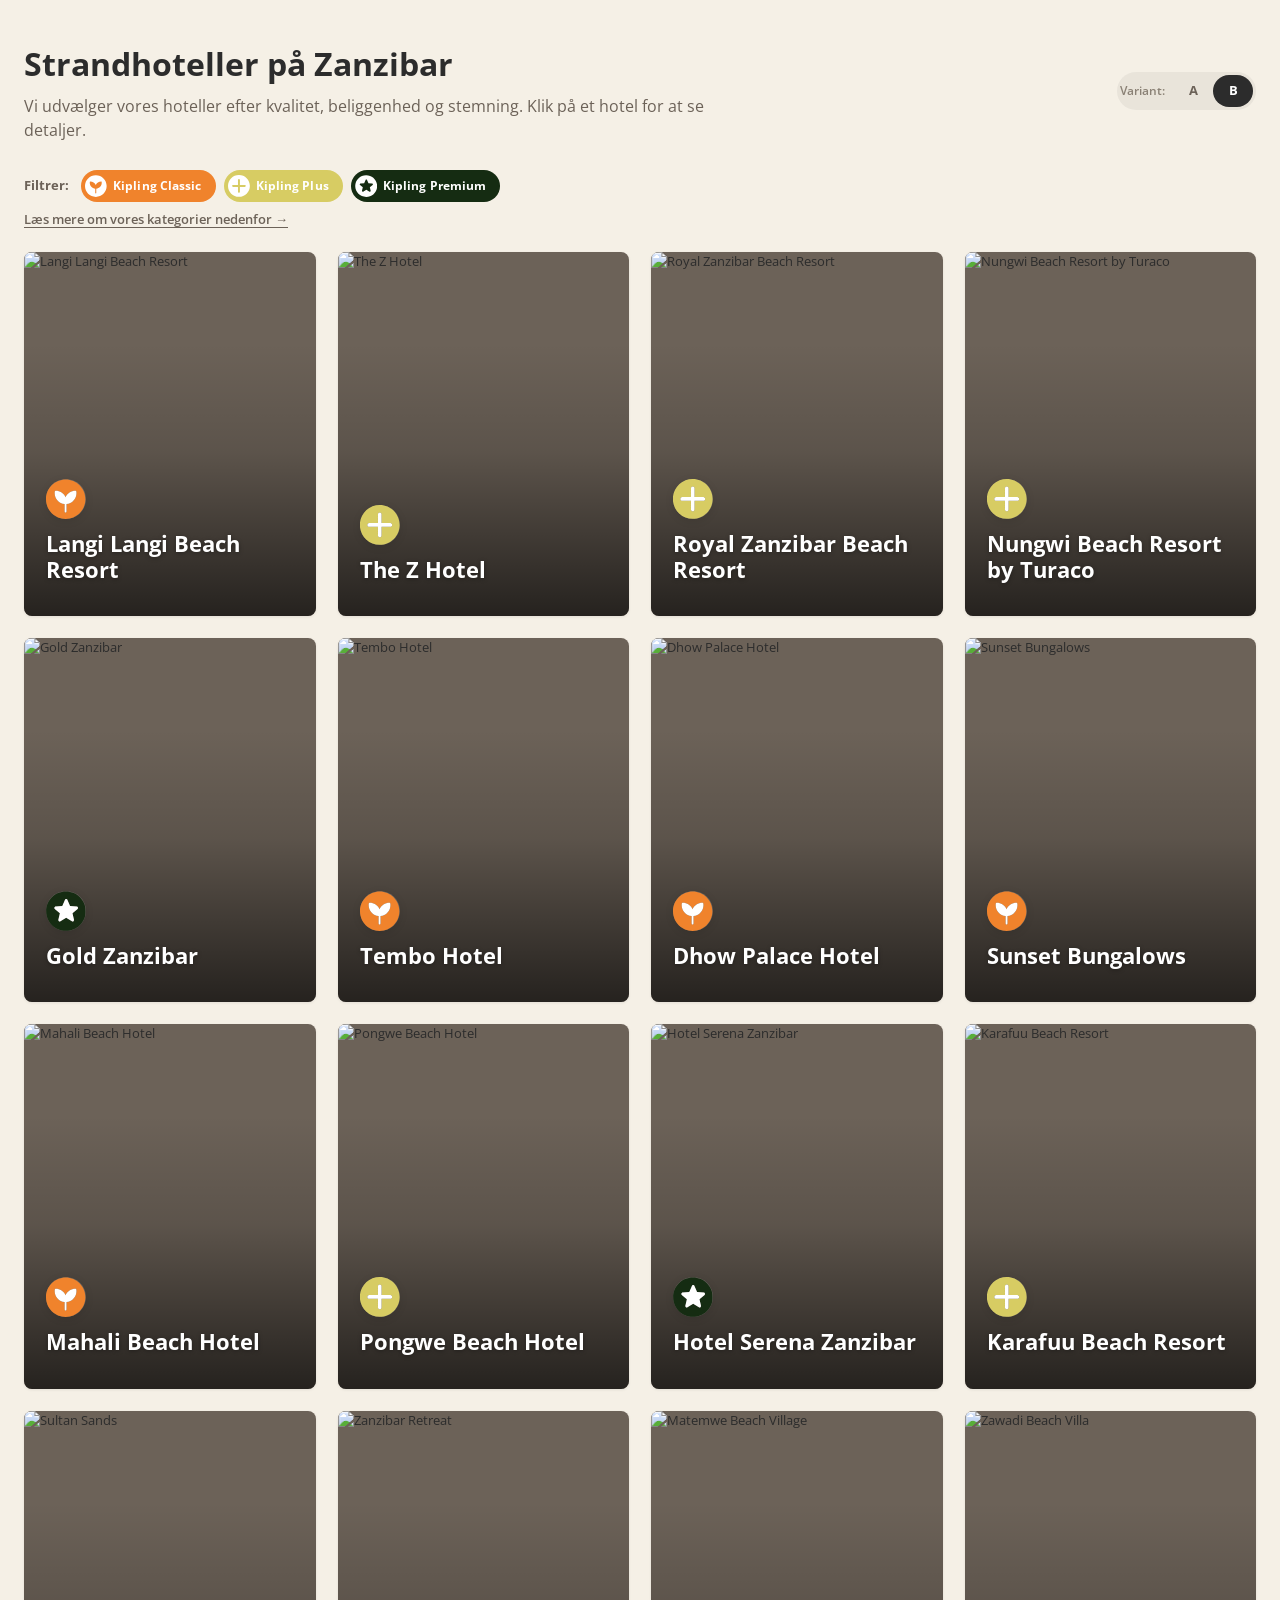
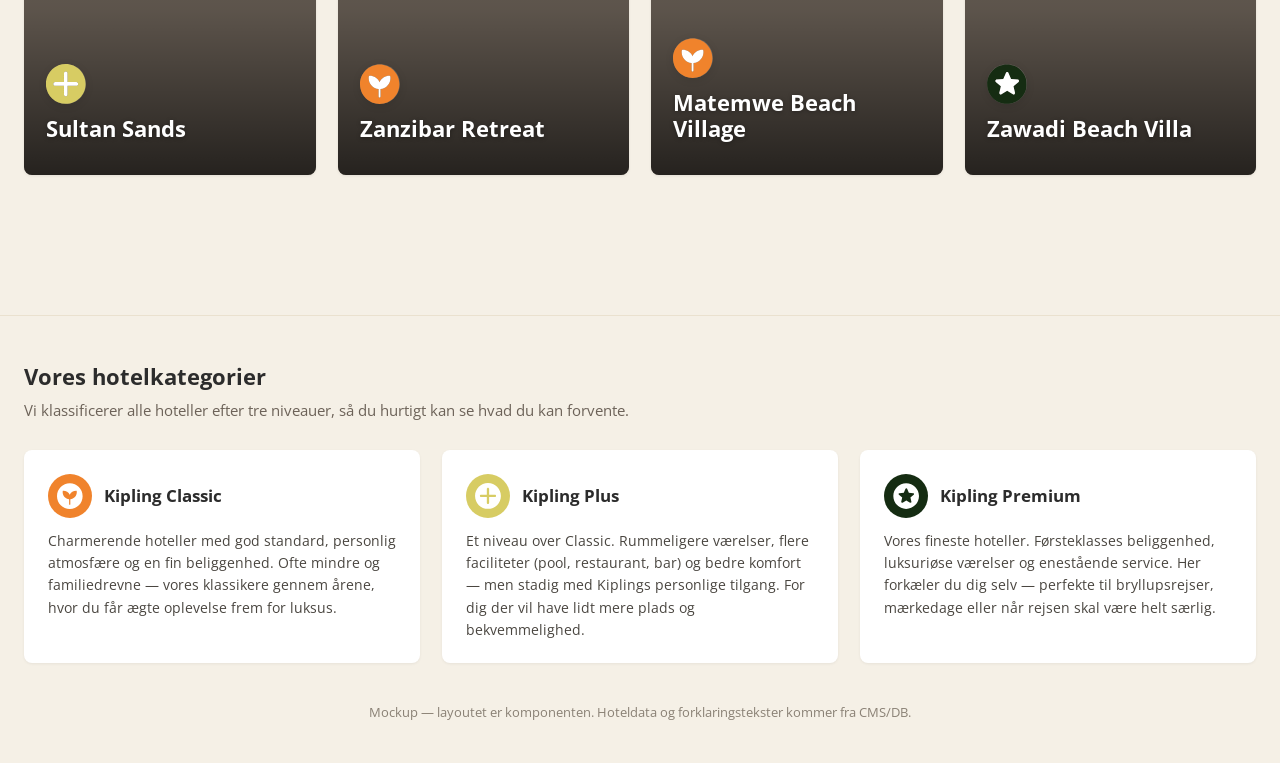
==== hoteloversigt-mockup-b.html @ 17af9564 "Hotel-kort badge: brug ny sprite med indbygget farve+ikon, padding rundt om ved hover" ====
<!DOCTYPE html>
<html lang="da">
<head>
  <meta charset="UTF-8">
  <meta name="viewport" content="width=device-width, initial-scale=1.0">
  <meta http-equiv="Cache-Control" content="no-cache, no-store, must-revalidate">
  <meta http-equiv="Pragma" content="no-cache">
  <meta http-equiv="Expires" content="0">
  <title>Hoteloversigt — mockup (variant B)</title>
  <style>
    @import url('https://fonts.googleapis.com/css2?family=Open+Sans:wght@400;500;600;700;800&display=swap');

    * { box-sizing: border-box; }
    html { scroll-behavior: smooth; }
    body {
      margin: 0;
      font-family: 'Open Sans', -apple-system, BlinkMacSystemFont, sans-serif;
      background: #f5f0e6;
      color: #2c2c2c;
      line-height: 1.5;
      -webkit-font-smoothing: antialiased;
    }
    body.modal-open { overflow: hidden; }

    /* Læs mere-link under filter-pillerne */
    .filter-hint {
      margin: 4px 0 4px;
      font-size: 13px;
      color: #6c6258;
    }
    .filter-hint a {
      color: #6c6258;
      font-weight: 600;
      text-decoration: underline;
      text-underline-offset: 3px;
      transition: color 0.15s ease;
    }
    .filter-hint a:hover { color: #FF9900; }

    .cat-explainer { scroll-margin-top: 20px; }

    .container {
      max-width: 1280px;
      margin: 0 auto;
      padding: 40px 24px 80px;
    }

    /* Header */
    .hotel-header {
      display: flex;
      align-items: center;
      justify-content: space-between;
      gap: 20px;
      flex-wrap: wrap;
      margin-bottom: 28px;
    }
    .hotel-header h2 {
      font-weight: 700;
      font-size: 32px;
      margin: 0 0 6px;
      color: #2c2c2c;
    }
    .hotel-header p {
      margin: 0;
      color: #6c6258;
      font-size: 16px;
      max-width: 720px;
    }

    /* Version toggle top-right */
    .version-toggle {
      display: inline-flex;
      align-items: center;
      background: rgba(0,0,0,0.05);
      border-radius: 50px;
      padding: 3px;
      gap: 0;
      flex-shrink: 0;
    }
    .version-btn {
      display: inline-flex;
      align-items: center;
      justify-content: center;
      min-width: 40px;
      height: 32px;
      padding: 0 12px;
      border-radius: 50px;
      color: #6c6258;
      font-weight: 700;
      font-size: 13px;
      text-decoration: none;
      transition: background 0.2s ease, color 0.2s ease;
    }
    .version-btn:hover { color: #2c2c2c; }
    .version-btn.active {
      background: #2c2c2c;
      color: #fff;
    }
    .version-label {
      color: #8a8175;
      font-size: 12px;
      font-weight: 600;
      margin-right: 8px;
    }

    /* Category filter row */
    .category-filters {
      display: flex;
      flex-wrap: wrap;
      gap: 8px;
      margin: 18px 0 8px;
      align-items: center;
    }
    .filter-label {
      color: #6c6258;
      font-weight: 700;
      font-size: 13px;
      padding-right: 4px;
    }
    .filter-pill {
      display: inline-flex;
      align-items: center;
      gap: 6px;
      padding: 5px 14px 5px 4px;
      border: none;
      border-radius: 50px;
      color: #fff;
      font-weight: 700;
      font-size: 12px;
      letter-spacing: 0.1px;
      cursor: pointer;
      transition: opacity 0.22s ease, transform 0.15s ease, box-shadow 0.15s ease;
      font-family: inherit;
      line-height: 1;
    }
    .filter-pill:hover {
      transform: translateY(-1px);
      box-shadow: 0 3px 8px rgba(0,0,0,0.14);
    }
    /* Filter-piller: kategori-farvet pille + hvidt ikon direkte paa (som .pill-country) */
    .filter-pill[data-cat="classic"] { background: #F0832C; }
    .filter-pill[data-cat="plus"]    { background: #D7CC63; }
    .filter-pill[data-cat="premium"] { background: #152C12; }

    .filter-pill .cat-sprite {
      width: 22px;
      height: 22px;
      background-image: url('Billeder/kipling-kategorier.svg');
      background-size: 66.7px 22px;
      background-repeat: no-repeat;
      flex-shrink: 0;
    }
    .filter-pill[data-cat="classic"] .cat-sprite { background-position: 0 0; }
    .filter-pill[data-cat="plus"]    .cat-sprite { background-position: -22.5px 0; }
    .filter-pill[data-cat="premium"] .cat-sprite { background-position: -45px 0; }
    .category-filters.has-active .filter-pill:not(.active) { opacity: 0.4; }

    /* Grid — 4 per row */
    .hotel-grid {
      display: grid;
      grid-template-columns: repeat(4, 1fr);
      gap: 22px;
      margin-top: 22px;
    }
    @media (max-width: 1100px) { .hotel-grid { grid-template-columns: repeat(3, 1fr); } }
    @media (max-width: 820px)  { .hotel-grid { grid-template-columns: repeat(2, 1fr); } }
    @media (max-width: 520px)  { .hotel-grid { grid-template-columns: 1fr; } }

    /* Card — image med indhold ovenpå (navn altid synligt, kategori-pill + læs mere ved hover) */
    .card {
      background: none;
      border: none;
      padding: 0;
      cursor: pointer;
      color: inherit;
      text-align: left;
      font-family: inherit;
      transition: transform 0.22s ease;
      display: block;
    }
    .card:hover { transform: translateY(-2px); }

    .card-image {
      position: relative;
      aspect-ratio: 4/5;
      overflow: hidden;
      border-radius: 8px;
      background: #6c6258; /* fallback saa hvid titel er laesbar før billedet loader */
      box-shadow: 0 1px 3px rgba(0,0,0,0.08);
      transition: box-shadow 0.22s ease;
    }
    .card:hover .card-image { box-shadow: 0 10px 24px rgba(0,0,0,0.18); }
    .card-image img {
      width: 100%;
      height: 100%;
      object-fit: cover;
      transition: transform 0.5s ease;
    }
    .card:hover .card-image img { transform: scale(1.04); }

    /* Overlay på billedet — altid til stede for læsbarhed af navn */
    .card-overlay {
      position: absolute;
      inset: 0;
      z-index: 2;
      display: flex;
      flex-direction: column;
      align-items: flex-start;
      justify-content: flex-end;
      padding: 22px;
      gap: 12px;
      background: linear-gradient(to top, rgba(0,0,0,0.65) 0%, rgba(0,0,0,0.15) 45%, transparent 75%);
      transition: background 0.3s ease;
      pointer-events: none;
    }
    .card:hover .card-overlay {
      background: linear-gradient(to top, rgba(0,0,0,0.8) 0%, rgba(0,0,0,0.35) 55%, transparent 85%);
    }

    /* Kategori-badge — figma-specs: begge lag rgba(217,217,217,0.2) + backdrop-blur(20px)
       Ikon-cirklen overlapper pillens venstre ende, så ikon-området fremstår subtilt mørkere */
    .card-cat {
      display: inline-flex;
      align-items: center;
      background: rgba(217, 217, 217, 0.2);
      backdrop-filter: blur(20px);
      -webkit-backdrop-filter: blur(20px);
      border-radius: 100px;
      padding: 0;
      box-shadow: 0 2px 8px rgba(0, 0, 0, 0.1);
      transition: padding 0.3s ease;
    }
    /* Ved hover: pillen faar padding rundt om ikonet, saa farvede badge sidder INDEN i pillen */
    .card:hover .card-cat { padding: 5px 18px 5px 5px; }

    .card-cat-icon {
      width: 40px; height: 40px;
      display: inline-flex;
      align-items: center;
      justify-content: center;
      flex-shrink: 0;
    }
    /* Farvet cirkel + hvidt ikon indbygget som ét sprite */
    .card-cat-icon .cat-sprite {
      width: 40px; height: 40px;
      background-image: url('Billeder/kipling-kategorier-farve.svg');
      background-size: 121.3px 40px;
      background-repeat: no-repeat;
    }
    .card-cat.classic .card-cat-icon .cat-sprite { background-position: 0 0; }
    .card-cat.plus    .card-cat-icon .cat-sprite { background-position: -40.8px 0; }
    .card-cat.premium .card-cat-icon .cat-sprite { background-position: -81.5px 0; }

    .card-cat-text {
      color: #fff;
      font-weight: 700;
      font-size: 15px;
      padding-left: 0;
      max-width: 0;
      overflow: hidden;
      opacity: 0;
      white-space: nowrap;
      transition: max-width 0.3s ease, opacity 0.2s ease 0.05s, padding-left 0.3s ease;
    }
    .card:hover .card-cat-text {
      max-width: 220px;
      opacity: 1;
      padding-left: 12px;
    }

    /* Hotelnavn — altid synligt oven på billedet */
    .card-title {
      color: #fff;
      font-size: 22px;
      font-weight: 700;
      line-height: 1.15;
      margin: 0;
      text-shadow: 0 1px 4px rgba(0,0,0,0.35);
    }

    /* Læs mere — kun ved hover */
    .card-cta {
      display: inline-flex;
      align-items: center;
      gap: 6px;
      color: #fff;
      font-weight: 700;
      font-size: 14px;
      max-height: 0;
      overflow: hidden;
      opacity: 0;
      transition: max-height 0.3s ease, opacity 0.2s ease;
    }
    .card:hover .card-cta {
      max-height: 30px;
      opacity: 1;
    }
    .card-cta .arrow { color: #FF9900; font-size: 16px; line-height: 1; }

    /* Pill-base (bruges kun i pop-up nu) */
    .pill {
      display: inline-flex;
      align-items: center;
      gap: 6px;
      border-radius: 50px;
      font-size: 12px;
      font-weight: 700;
      line-height: 1;
      white-space: nowrap;
    }
    .pill-location {
      padding: 0;
      gap: 0;
    }
    .pill-location-icon {
      width: 28px; height: 28px;
      margin: 3px;
      border-radius: 50%;
      display: inline-flex;
      align-items: center;
      justify-content: center;
      flex-shrink: 0;
    }
    .pill-location-icon svg { width: 13px; height: 13px; }
    .pill-location-text {
      padding: 0 12px 0 6px;
      font-size: 12px;
      font-weight: 600;
    }
    .pill-category {
      color: #fff;
      padding: 5px 14px 5px 4px;
    }
    .pill-category .cat-sprite {
      width: 22px; height: 22px;
      background-image: url('Billeder/kipling-kategorier.svg');
      background-size: 66.7px 22px;
      background-repeat: no-repeat;
      border-radius: 50%;
      flex-shrink: 0;
    }
    .pill-category.classic { background: #70763F; }
    .pill-category.plus    { background: #4a4543; }
    .pill-category.premium { background: #B8860B; }
    .pill-category.classic .cat-sprite { background-position: 0 0; }
    .pill-category.plus    .cat-sprite { background-position: -22.5px 0; }
    .pill-category.premium .cat-sprite { background-position: -45px 0; }

    /* ═══════════════════════════════════════════════════════════════
       MODAL / POPUP
       ═══════════════════════════════════════════════════════════════ */

    .modal-backdrop {
      position: fixed;
      inset: 0;
      background: rgba(20,17,13,0.75);
      backdrop-filter: blur(4px);
      -webkit-backdrop-filter: blur(4px);
      z-index: 100;
      display: none;
      align-items: center;
      justify-content: center;
      padding: 20px;
      opacity: 0;
      transition: opacity 0.25s ease;
    }
    .modal-backdrop.open { display: flex; opacity: 1; }

    .modal {
      background: #fff;
      border-radius: 8px;
      width: 100%;
      max-width: 1080px;
      max-height: 92vh;
      overflow-y: auto;
      position: relative;
      transform: translateY(20px);
      transition: transform 0.3s ease;
      box-shadow: 0 30px 80px rgba(0,0,0,0.4);
    }
    .modal-backdrop.open .modal { transform: translateY(0); }

    .modal-close {
      position: fixed;
      top: 24px; right: 24px;
      z-index: 110;
      width: 44px; height: 44px;
      border-radius: 50%;
      background: rgba(255,255,255,0.95);
      border: none;
      display: inline-flex;
      align-items: center;
      justify-content: center;
      cursor: pointer;
      box-shadow: 0 4px 12px rgba(0,0,0,0.3);
      transition: transform 0.15s ease, background 0.15s ease;
    }
    .modal-close:hover { background: #fff; transform: scale(1.06); }
    .modal-close svg { width: 20px; height: 20px; fill: #2c2c2c; }

    /* Modal gallery */
    .modal-gallery { position: relative; background: #000; }
    .modal-gallery-main {
      aspect-ratio: 16/9;
      position: relative;
      overflow: hidden;
    }
    .modal-gallery-main img {
      width: 100%; height: 100%;
      object-fit: cover;
      display: none;
    }
    .modal-gallery-main img.active { display: block; }
    .gallery-arrow {
      position: absolute;
      top: 50%;
      transform: translateY(-50%);
      background: rgba(255,255,255,0.9);
      border: none;
      width: 44px; height: 44px;
      border-radius: 50%;
      cursor: pointer;
      display: inline-flex;
      align-items: center;
      justify-content: center;
      z-index: 3;
      transition: background 0.2s;
    }
    .gallery-arrow:hover { background: #fff; }
    .gallery-arrow.prev { left: 16px; }
    .gallery-arrow.next { right: 16px; }
    .gallery-arrow svg { width: 20px; height: 20px; fill: #2c2c2c; }
    .gallery-thumbs {
      display: flex;
      gap: 6px;
      padding: 10px;
      background: #000;
      overflow-x: auto;
      scrollbar-width: thin;
    }
    .gallery-thumbs button {
      flex-shrink: 0;
      width: 88px; height: 60px;
      border: 2px solid transparent;
      border-radius: 4px;
      overflow: hidden;
      cursor: pointer;
      padding: 0;
      background: none;
      transition: border-color 0.15s;
    }
    .gallery-thumbs button.active { border-color: #FF9900; }
    .gallery-thumbs img { width: 100%; height: 100%; object-fit: cover; }

    /* Modal body */
    .modal-body { padding: 26px 32px 32px; }
    @media (max-width: 620px) { .modal-body { padding: 22px 20px 24px; } }

    .modal-header-row {
      display: flex;
      align-items: flex-start;
      justify-content: space-between;
      gap: 16px;
      flex-wrap: wrap;
      margin-bottom: 10px;
    }
    .modal-title-block h2 {
      font-weight: 700;
      font-size: 26px;
      margin: 0 0 6px;
      line-height: 1.2;
    }
    .modal-title-block .subtitle {
      color: #6c6258;
      font-size: 15px;
      margin: 0;
    }
    .modal-meta {
      display: flex;
      gap: 8px;
      flex-wrap: wrap;
      align-items: center;
    }
    /* In modal, override transparent bg to grey for readability against white */
    .modal-meta .pill-location {
      background: rgba(0,0,0,0.05);
      color: #2c2c2c;
    }
    .modal-meta .pill-location-icon { background: rgba(0,0,0,0.06); }
    .modal-meta .pill-location-icon svg { fill: #FF9900; }

    .modal-description {
      margin-top: 18px;
      color: #4a4640;
      font-size: 15px;
      line-height: 1.65;
    }
    .modal-description p { margin: 0 0 12px; }
    .modal-description p:last-child { margin-bottom: 0; }

    /* Alternative hotels */
    .modal-alt {
      margin-top: 32px;
      padding-top: 26px;
      border-top: 1px solid #eee5d4;
    }
    .modal-alt h3 {
      font-size: 17px;
      font-weight: 700;
      margin: 0 0 14px;
    }
    .alt-scroller {
      display: flex;
      gap: 12px;
      overflow-x: auto;
      padding-bottom: 8px;
      scroll-snap-type: x mandatory;
      -webkit-overflow-scrolling: touch;
    }
    .alt-card {
      flex-shrink: 0;
      width: 200px;
      scroll-snap-align: start;
      cursor: pointer;
      background: none;
      border: none;
      padding: 0;
      text-align: left;
      font-family: inherit;
      color: inherit;
      transition: transform 0.2s ease;
    }
    .alt-card:hover { transform: translateY(-2px); }
    .alt-card-img {
      position: relative;
      aspect-ratio: 4/3;
      border-radius: 6px;
      overflow: hidden;
      margin-bottom: 8px;
    }
    .alt-card-img img { width: 100%; height: 100%; object-fit: cover; }
    .alt-card-cat {
      position: absolute;
      top: 8px; left: 8px;
      padding: 3px 8px 3px 4px;
      font-size: 10px;
      gap: 4px;
    }
    .alt-card-cat .cat-sprite { width: 16px; height: 16px; background-size: 48.5px 16px; }
    .alt-card-cat.classic .cat-sprite { background-position: 0 0; }
    .alt-card-cat.plus    .cat-sprite { background-position: -16.4px 0; }
    .alt-card-cat.premium .cat-sprite { background-position: -32.8px 0; }
    .alt-card-title {
      font-size: 13px;
      font-weight: 600;
      color: #2c2c2c;
      line-height: 1.3;
    }
    .alt-card-loc {
      font-size: 11px;
      color: #8a8175;
      margin-top: 2px;
    }

    /* Kategori-forklaringer (nederst — b-variant) */
    .cat-explainer {
      max-width: 1280px;
      margin: 60px auto 0;
      padding: 44px 24px 20px;
      border-top: 1px solid #eae1cf;
    }
    .cat-explainer h3 {
      font-weight: 700;
      font-size: 22px;
      margin: 0 0 6px;
      color: #2c2c2c;
    }
    .cat-explainer > p {
      color: #6c6258;
      font-size: 15px;
      margin: 0 0 28px;
      max-width: 720px;
    }
    .cat-explainer-grid {
      display: grid;
      grid-template-columns: repeat(3, 1fr);
      gap: 22px;
    }
    @media (max-width: 820px) { .cat-explainer-grid { grid-template-columns: 1fr; } }
    .cat-card {
      background: #fff;
      border-radius: 8px;
      padding: 24px 24px 22px;
      box-shadow: 0 1px 3px rgba(0,0,0,0.06);
    }
    .cat-card-head {
      display: flex;
      align-items: center;
      gap: 12px;
      margin-bottom: 12px;
    }
    .cat-card-badge {
      width: 44px; height: 44px;
      border-radius: 50%;
      display: inline-flex;
      align-items: center;
      justify-content: center;
      flex-shrink: 0;
    }
    .cat-card-badge.classic { background: #F0832C; }
    .cat-card-badge.plus    { background: #D7CC63; }
    .cat-card-badge.premium { background: #152C12; }
    .cat-card-badge .cat-sprite {
      width: 26px; height: 26px;
      background-image: url('Billeder/kipling-kategorier.svg');
      background-size: 78.9px 26px;
      background-repeat: no-repeat;
    }
    .cat-card-badge.classic .cat-sprite { background-position: 0 0; }
    .cat-card-badge.plus    .cat-sprite { background-position: -26.5px 0; }
    .cat-card-badge.premium .cat-sprite { background-position: -53px 0; }
    .cat-card-title {
      font-size: 17px;
      font-weight: 700;
      margin: 0;
    }
    .cat-card p {
      color: #4a4640;
      font-size: 14px;
      line-height: 1.6;
      margin: 0;
    }

    /* Note (only in mockup) */
    .mockup-note {
      max-width: 1280px;
      margin: 0 auto;
      padding: 20px 24px 40px;
      color: #8a8175;
      font-size: 13px;
      text-align: center;
    }
  </style>
</head>
<body>

  <div class="container">
    <div class="hotel-header">
      <div>
        <h2>Strandhoteller på Zanzibar</h2>
        <p>Vi udvælger vores hoteller efter kvalitet, beliggenhed og stemning. Klik på et hotel for at se detaljer.</p>
      </div>
      <div class="version-toggle" title="Skift mellem to design-varianter">
        <span class="version-label">Variant:</span>
        <a class="version-btn" href="hoteloversigt-mockup.html">A</a>
        <a class="version-btn active" href="hoteloversigt-mockup-b.html">B</a>
      </div>
    </div>

    <div class="category-filters">
      <span class="filter-label">Filtrer:</span>
      <button class="filter-pill" data-cat="classic" type="button"><span class="cat-sprite"></span>Kipling Classic</button>
      <button class="filter-pill" data-cat="plus" type="button"><span class="cat-sprite"></span>Kipling Plus</button>
      <button class="filter-pill" data-cat="premium" type="button"><span class="cat-sprite"></span>Kipling Premium</button>
    </div>
    <p class="filter-hint"><a href="#catExplainer">Læs mere om vores kategorier nedenfor →</a></p>

    <div class="hotel-grid" id="hotelGrid"></div>
  </div>

  <section class="cat-explainer" id="catExplainer">
    <h3>Vores hotelkategorier</h3>
    <p>Vi klassificerer alle hoteller efter tre niveauer, så du hurtigt kan se hvad du kan forvente.</p>
    <div class="cat-explainer-grid">
      <div class="cat-card">
        <div class="cat-card-head">
          <span class="cat-card-badge classic"><span class="cat-sprite"></span></span>
          <h4 class="cat-card-title">Kipling Classic</h4>
        </div>
        <p>Charmerende hoteller med god standard, personlig atmosfære og en fin beliggenhed. Ofte mindre og familiedrevne — vores klassikere gennem årene, hvor du får ægte oplevelse frem for luksus.</p>
      </div>
      <div class="cat-card">
        <div class="cat-card-head">
          <span class="cat-card-badge plus"><span class="cat-sprite"></span></span>
          <h4 class="cat-card-title">Kipling Plus</h4>
        </div>
        <p>Et niveau over Classic. Rummeligere værelser, flere faciliteter (pool, restaurant, bar) og bedre komfort — men stadig med Kiplings personlige tilgang. For dig der vil have lidt mere plads og bekvemmelighed.</p>
      </div>
      <div class="cat-card">
        <div class="cat-card-head">
          <span class="cat-card-badge premium"><span class="cat-sprite"></span></span>
          <h4 class="cat-card-title">Kipling Premium</h4>
        </div>
        <p>Vores fineste hoteller. Førsteklasses beliggenhed, luksuriøse værelser og enestående service. Her forkæler du dig selv — perfekte til bryllupsrejser, mærkedage eller når rejsen skal være helt særlig.</p>
      </div>
    </div>
  </section>

  <p class="mockup-note">
    Mockup — layoutet er komponenten. Hoteldata og forklaringstekster kommer fra CMS/DB.
  </p>

  <!-- MODAL -->
  <div class="modal-backdrop" id="modalBackdrop" role="dialog" aria-modal="true" aria-labelledby="modalTitle">
    <button class="modal-close" id="modalClose" aria-label="Luk">
      <svg viewBox="0 0 24 24"><path d="M19 6.41L17.59 5 12 10.59 6.41 5 5 6.41 10.59 12 5 17.59 6.41 19 12 13.41 17.59 19 19 17.59 13.41 12z"/></svg>
    </button>

    <div class="modal" id="modalContent">
      <div class="modal-gallery">
        <div class="modal-gallery-main" id="galleryMain"></div>
        <button class="gallery-arrow prev" id="galleryPrev" aria-label="Forrige billede">
          <svg viewBox="0 0 24 24"><path d="M15.41 7.41L14 6l-6 6 6 6 1.41-1.41L10.83 12z"/></svg>
        </button>
        <button class="gallery-arrow next" id="galleryNext" aria-label="Næste billede">
          <svg viewBox="0 0 24 24"><path d="M10 6L8.59 7.41 13.17 12l-4.58 4.59L10 18l6-6z"/></svg>
        </button>
        <div class="gallery-thumbs" id="galleryThumbs"></div>
      </div>

      <div class="modal-body">
        <div class="modal-header-row">
          <div class="modal-title-block">
            <h2 id="modalTitle">Langi Langi Beach Resort</h2>
            <p class="subtitle" id="modalSubtitle">Kipling-klassiker ved havet i Nungwi</p>
          </div>
          <div class="modal-meta" id="modalMeta"></div>
        </div>

        <div class="modal-description" id="modalDescription">
          <p>Langi Langi ligger lidt nord for Kendwa i midten af Nungwi. Langi Langi som vi har arbejdet tæt sammen med alle årene, er en rigtig Kipling klassiker med en fantastisk smuk beliggenhed direkte ud til havet. Seaview værelserne som vi bruger, ligger direkte ud mod vandet og er store og lyse og har desuden en lille balkon eller veranda.</p>
          <p>Inde i den frodige have ligger standardværelserne, samme swimmingpool og en lille pool-bar. Langi Langi har en Open Air restaurant bygget på en stor træterrasse direkte ud over vandet og stranden, som giver en fantastisk eksotisk stemning.</p>
          <p>Stranden "under" hotellet er ikke stor, men virkelig god — og vandet er selvfølgelig i absolut særklasse. Bedst af alt: ingen tidevandsproblematik som på østkysten. Ved Langi Langi kan man bade hele døgnet rundt.</p>
        </div>

        <div class="modal-alt">
          <h3>Alternative overnatningssteder</h3>
          <div class="alt-scroller" id="altScroller"></div>
        </div>
      </div>
    </div>
  </div>

  <script>
    // Hoteldata — billeder trukket direkte fra kiplingtravel.dk
    const CDN = 'https://www.kiplingtravel.dk';
    const HOTELS = [
      { name: 'Langi Langi Beach Resort',      loc: 'Nungwi',     cat: 'classic', img: '/app/webroot/_resized/uploads/galleri/hotel-afrika-zanzibar-langilangi/896_640/2015-Tanzania-Kipling-MH-082-2-c-1453202138.webp?scale=c196f086df9d8c1ccf5ae59c05ac1426f33d523b&org_extension=jpg', subtitle: 'Klassiker med træterrasse ud over havet' },
      { name: 'The Z Hotel',                   loc: 'Nungwi',     cat: 'plus',    img: '/app/webroot/_resized/uploads/galleri/hotel-afrika-zanzibar-zhotel/896_640/Nungwi-Z-Hotel-Zanzibar-KiplingTravelj-pool-2-c-1636038439.webp?scale=9b1ae22c4d1b7276330947455838a611047c47fd&org_extension=jpg', subtitle: 'Moderne boutiquehotel direkte på stranden' },
      { name: 'Royal Zanzibar Beach Resort',   loc: 'Nungwi',     cat: 'plus',    img: '/app/webroot/_resized/uploads/galleri/royal-zanzibar-beach-resort-nungwi/896_640/Royal-Zanzibar-pool-Nungwi-2-c-1655804481.webp?scale=8ef56f65b462f51ecd76fe5bceea6e37fc1ad361&org_extension=jpg', subtitle: 'Rummeligt resort med stor pool' },
      { name: 'Nungwi Beach Resort by Turaco', loc: 'Nungwi',     cat: 'plus',    img: '/app/webroot/_resized/uploads/galleri/hotel-afrika-zanzibar-doubletree-by-hilton/896_640/DoubleTree-By-Hilton-Zanzibar-KiplingTravel-strand-2-c-1580808481.webp?scale=2e63ebe2177187e99ba0e46894e70028b25e3ef6&org_extension=jpg', subtitle: 'Familievenligt strandresort på nordkysten' },
      { name: 'Gold Zanzibar',                 loc: 'Kendwa',     cat: 'premium', img: '/app/webroot/_resized/uploads/afrika/tanzania/hoteller/gold-zanzibar-kendwa/896_640/pool-udsigt-2-c-1426774429.webp?scale=81ca49e5a8247f3b9c6b7379e45ae31d9b323d65&org_extension=jpg', subtitle: 'Luksusresort med bade hele døgnet' },
      { name: 'Tembo Hotel',                   loc: 'Stone Town', cat: 'classic', img: '/app/webroot/_resized/uploads/afrika/tanzania/hoteller/tembo-hotel-stonetown/896_640/restaurant-2-c-1434014860.webp?scale=fbad028479476cbe848f9bfca38fbb77a2afa059&org_extension=jpg', subtitle: 'Klassisk hotel ved havnen i Stone Town' },
      { name: 'Dhow Palace Hotel',             loc: 'Stone Town', cat: 'classic', img: '/app/webroot/_resized/uploads/afrika/tanzania/hoteller/dhow-palace/896_640/tagterrasse-aften-2-c-1434012940.webp?scale=729d9d25ba2ac2f1b5849923a97fe4811b39ee79&org_extension=jpg', subtitle: 'Autentisk swahili-arkitektur og tagterrasse' },
      { name: 'Sunset Bungalows',              loc: 'Kendwa',     cat: 'classic', img: '/app/webroot/_resized/uploads/afrika/tanzania/hoteller/sunset-bungalows/896_640/strand-bar-2-c-1434022314.webp?scale=d005c3e1abadafc998ffd690a1951ef79f992342&org_extension=jpg', subtitle: 'Uformelle bungalower direkte ved stranden' },
      { name: 'Mahali Beach Hotel',            loc: 'Paje',       cat: 'classic', img: '/app/webroot/_resized/uploads/galleri/mahali-beach-paje/896_640/Mahali-Zanzibar-Paje-Pajestranden-KiplingTravel-2-c-1686905279.webp?scale=8759d8d0212798f73aafe4d90576ccde40e74092&org_extension=jpg', subtitle: 'Intimt hotel ud til den brede Paje-strand' },
      { name: 'Pongwe Beach Hotel',            loc: 'Pongwe',     cat: 'plus',    img: '/app/webroot/_resized/uploads/afrika/tanzania/hoteller/pongwe-beach-hotel/896_640/pool-2-c-1426777293.webp?scale=7de706bd85d2c073b36bc7dcd802d188495ced80&org_extension=jpg', subtitle: 'Roligt hotel i skyggen af palmerne' },
      { name: 'Hotel Serena Zanzibar',         loc: 'Stone Town', cat: 'premium', img: '/app/webroot/_resized/uploads/afrika/tanzania/hoteller/hotel-serena/896_640/pool-1-2-c-1434017127.webp?scale=eaf62a77386d723be9b1540511022219966cb43b&org_extension=jpg', subtitle: 'Historisk luksushotel i hjertet af Stone Town' },
      { name: 'Karafuu Beach Resort',          loc: 'Pingwe',     cat: 'plus',    img: '/app/webroot/_resized/uploads/afrika/tanzania/hoteller/karafuu-hotel-beach-resort/896_640/pool-2-c-1434018454.webp?scale=a6b4c3756e576b96f4418c7394ea00839b7fae90&org_extension=JPG', subtitle: 'Stort resort på østkysten' },
      { name: 'Sultan Sands',                  loc: 'Kiwengwa',   cat: 'plus',    img: '/app/webroot/_resized/uploads/afrika/tanzania/hoteller/sultan-sands-bluebay-beach-resort/896_640/reception-2-c-1434014446.webp?scale=36f2c73285d3e3c001c499c57db9f354e5919c3a&org_extension=jpg', subtitle: 'All-inclusive med bred palmestrand' },
      { name: 'Zanzibar Retreat',              loc: 'Matemwe',    cat: 'classic', img: '/app/webroot/_resized/uploads/afrika/tanzania/hoteller/zanzibar-retreat/896_640/terrasse-udsigt-2-c-1441627200.webp?scale=92309a4bd11a49ce11267f42a883b2eeb2494fdc&org_extension=jpg', subtitle: 'Charmerende boutique med lokal stemning' },
      { name: 'Matemwe Beach Village',         loc: 'Matemwe',    cat: 'classic', img: '/app/webroot/_resized/uploads/afrika/tanzania/hoteller/matemwe-beach-village/896_640/lounge-omraade-2-c-1434024571.webp?scale=7912c9ca3b6222530153c9eb0dcbdfa89d995d43&org_extension=JPG', subtitle: 'Afslappet landsby-stemning ved stranden' },
      { name: 'Zawadi Beach Villa',            loc: 'Matemwe',    cat: 'premium', img: '/app/webroot/_resized/uploads/afrika/tanzania/hoteller/896_640/Zawadi-Beach-Vilas-Zanzibar-KiplingTravel20161017_0387-2-c-1487602710.webp?scale=c69e03706c0e2a3dc31d99e3135109ce1df7503c&org_extension=JPG', subtitle: 'Eksklusive private villaer med havudsigt' },
    ].map(h => ({ ...h, img: CDN + h.img }));

    const CAT_LABELS = { classic: 'Kipling Classic', plus: 'Kipling Plus', premium: 'Kipling Premium' };
    const LOCATION_SVG = '<svg viewBox="0 0 24 24"><path d="M12 2C8.13 2 5 5.13 5 9c0 5.25 7 13 7 13s7-7.75 7-13c0-3.87-3.13-7-7-7zm0 9.5a2.5 2.5 0 010-5 2.5 2.5 0 010 5z"/></svg>';

    // Render hotelgrid (minimal: image + kategori-ikon + titel)
    const grid = document.getElementById('hotelGrid');
    HOTELS.forEach(h => {
      const card = document.createElement('button');
      card.className = 'card';
      card.dataset.cat = h.cat;
      card.setAttribute('type', 'button');
      card.innerHTML = `
        <div class="card-image">
          <img src="${h.img}" alt="${h.name}" loading="lazy">
          <div class="card-overlay">
            <span class="card-cat ${h.cat}">
              <span class="card-cat-icon"><span class="cat-sprite"></span></span>
              <span class="card-cat-text">${CAT_LABELS[h.cat]}</span>
            </span>
            <h3 class="card-title">${h.name}</h3>
            <span class="card-cta">Læs mere <span class="arrow">›</span></span>
          </div>
        </div>
      `;
      card.addEventListener('click', () => openModal(h));
      grid.appendChild(card);
    });

    // Filter
    const filterContainer = document.querySelector('.category-filters');
    const activeFilters = new Set();
    document.querySelectorAll('.filter-pill').forEach(pill => {
      pill.addEventListener('click', () => {
        const cat = pill.dataset.cat;
        if (activeFilters.has(cat)) { activeFilters.delete(cat); pill.classList.remove('active'); }
        else { activeFilters.add(cat); pill.classList.add('active'); }
        filterContainer.classList.toggle('has-active', activeFilters.size > 0);
        document.querySelectorAll('.card').forEach(c => {
          c.style.display = (activeFilters.size === 0 || activeFilters.has(c.dataset.cat)) ? '' : 'none';
        });
      });
    });

    // Modal
    const backdrop = document.getElementById('modalBackdrop');
    const closeBtn = document.getElementById('modalClose');
    const galleryMain = document.getElementById('galleryMain');
    const galleryThumbs = document.getElementById('galleryThumbs');
    const altScroller = document.getElementById('altScroller');
    const modalMeta = document.getElementById('modalMeta');
    const modalTitle = document.getElementById('modalTitle');
    const modalSubtitle = document.getElementById('modalSubtitle');

    function openModal(hotel) {
      modalTitle.textContent = hotel.name;
      modalSubtitle.textContent = hotel.subtitle;

      modalMeta.innerHTML = `
        <span class="pill pill-location">
          <span class="pill-location-icon">${LOCATION_SVG}</span>
          <span class="pill-location-text">${hotel.loc}, Zanzibar</span>
        </span>
        <span class="pill pill-category ${hotel.cat}">
          <span class="cat-sprite"></span>
          ${CAT_LABELS[hotel.cat]}
        </span>
      `;

      // Gallery bruger alle 9 billeder som demo
      galleryMain.innerHTML = '';
      galleryThumbs.innerHTML = '';
      HOTELS.forEach((h, i) => {
        const img = document.createElement('img');
        img.src = h.img;
        img.alt = hotel.name + ' billede ' + (i + 1);
        if (i === 0) img.classList.add('active');
        galleryMain.appendChild(img);

        const thumb = document.createElement('button');
        thumb.innerHTML = `<img src="${h.img}" alt="" loading="lazy">`;
        if (i === 0) thumb.classList.add('active');
        thumb.addEventListener('click', () => showImage(i));
        galleryThumbs.appendChild(thumb);
      });

      // Alternative hoteller — alle undtagen det klikkede
      altScroller.innerHTML = '';
      HOTELS.filter(h => h.name !== hotel.name).forEach(alt => {
        const c = document.createElement('button');
        c.className = 'alt-card';
        c.innerHTML = `
          <div class="alt-card-img">
            <img src="${alt.img}" alt="${alt.name}" loading="lazy">
            <span class="pill pill-category alt-card-cat ${alt.cat}">
              <span class="cat-sprite"></span>
            </span>
          </div>
          <div class="alt-card-title">${alt.name}</div>
          <div class="alt-card-loc">${alt.loc}</div>
        `;
        c.addEventListener('click', () => openModal(alt));
        altScroller.appendChild(c);
      });

      backdrop.classList.add('open');
      document.body.classList.add('modal-open');
      document.getElementById('modalContent').scrollTop = 0;
    }

    function closeModal() {
      backdrop.classList.remove('open');
      document.body.classList.remove('modal-open');
    }

    function showImage(idx) {
      const imgs = galleryMain.querySelectorAll('img');
      const thumbs = galleryThumbs.querySelectorAll('button');
      imgs.forEach((img, i) => img.classList.toggle('active', i === idx));
      thumbs.forEach((t, i) => t.classList.toggle('active', i === idx));
    }

    function shiftImage(dir) {
      const imgs = galleryMain.querySelectorAll('img');
      const current = Array.from(imgs).findIndex(i => i.classList.contains('active'));
      showImage((current + dir + imgs.length) % imgs.length);
    }

    closeBtn.addEventListener('click', closeModal);
    backdrop.addEventListener('click', (e) => { if (e.target === backdrop) closeModal(); });
    document.addEventListener('keydown', (e) => {
      if (!backdrop.classList.contains('open')) return;
      if (e.key === 'Escape') closeModal();
      if (e.key === 'ArrowLeft') shiftImage(-1);
      if (e.key === 'ArrowRight') shiftImage(1);
    });
    document.getElementById('galleryPrev').addEventListener('click', (e) => { e.stopPropagation(); shiftImage(-1); });
    document.getElementById('galleryNext').addEventListener('click', (e) => { e.stopPropagation(); shiftImage(1); });
  </script>
</body>
</html>
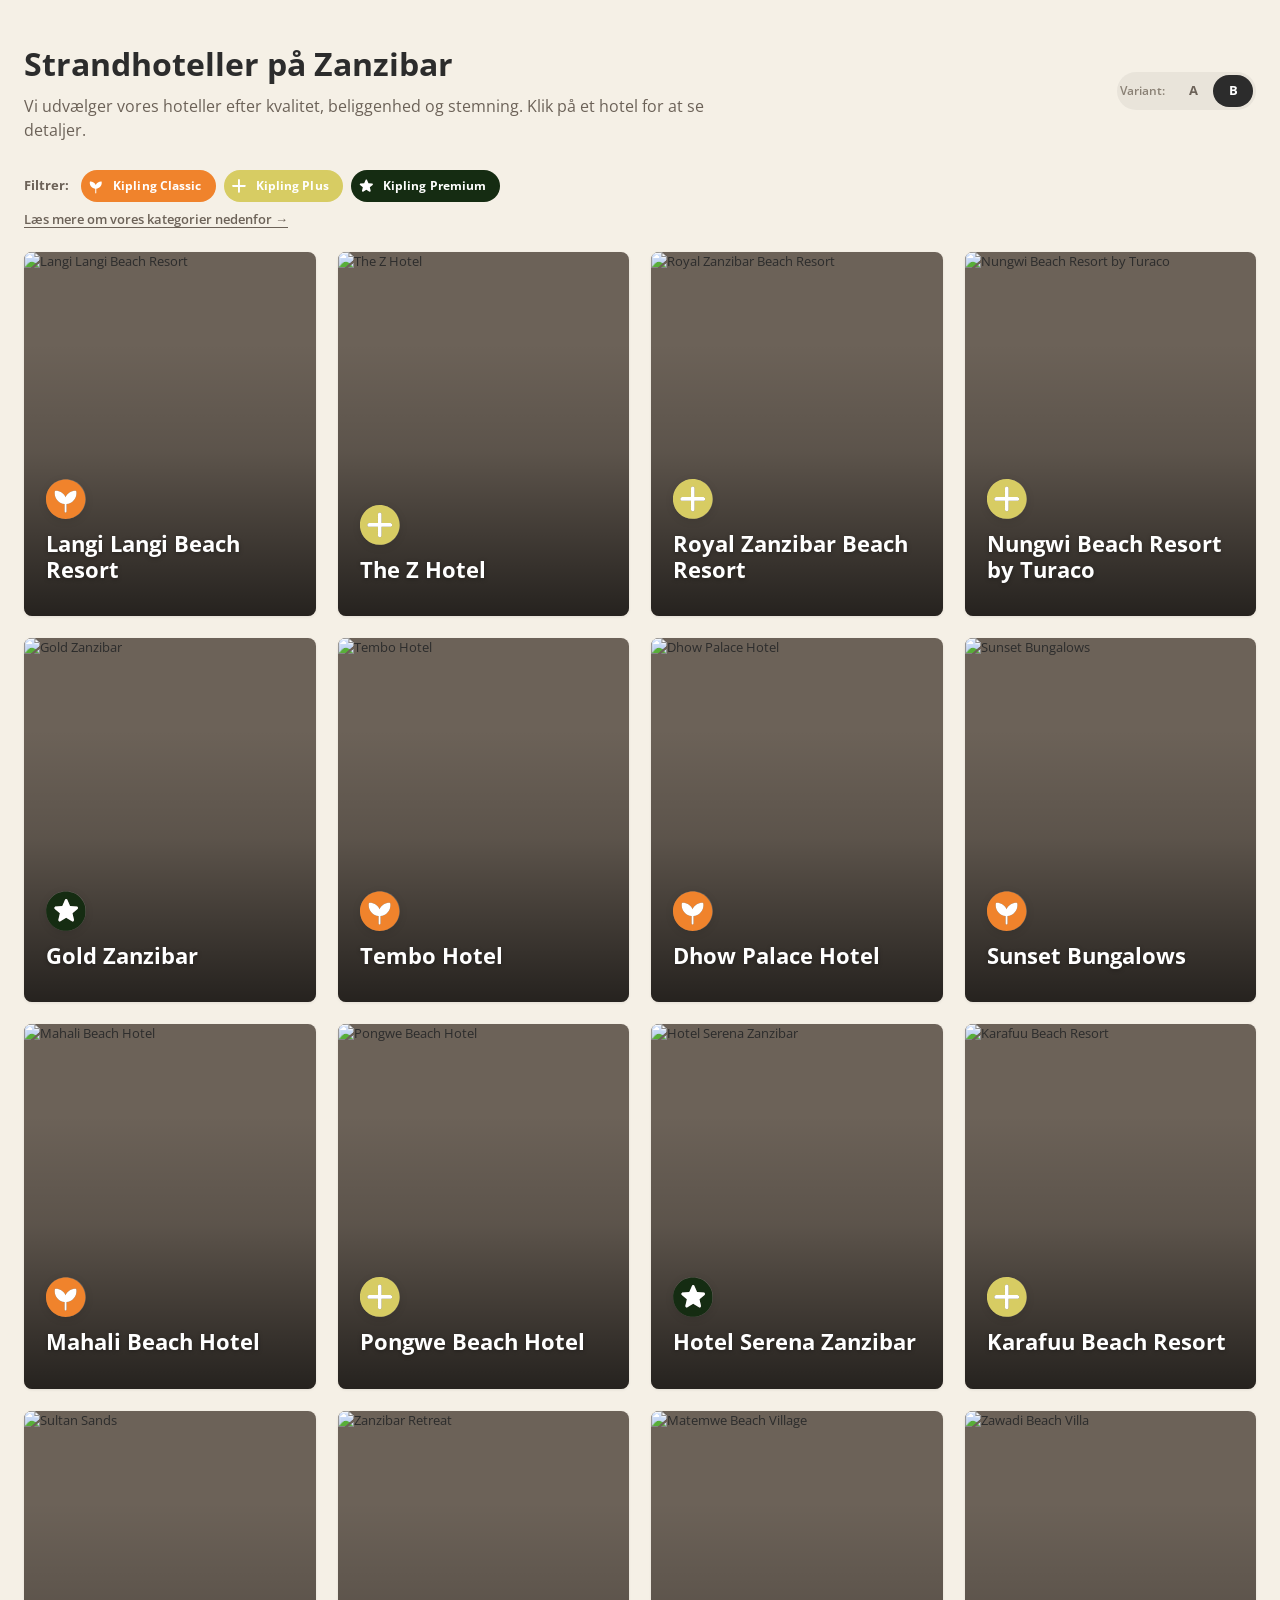
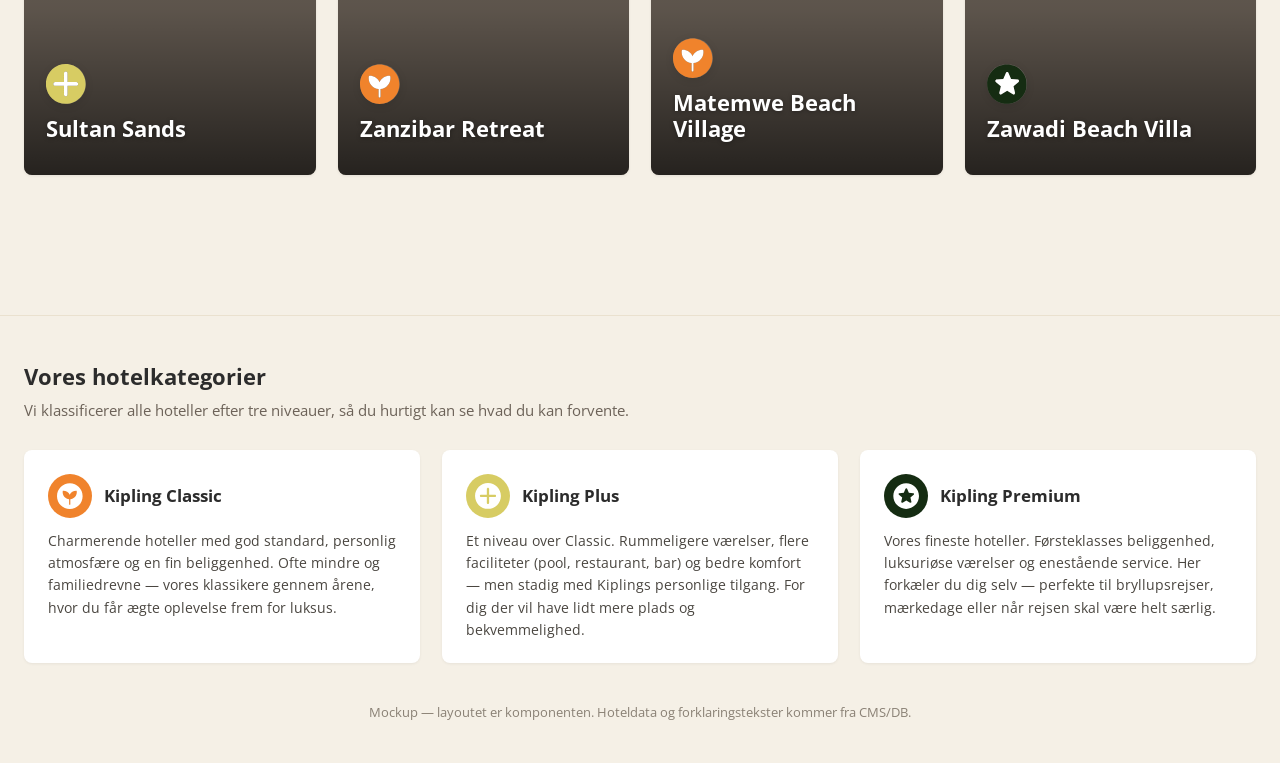
==== commit 62fcdd58: "Filter-piller: nyt sprite med kun ikon-forme (ingen indbygget cirkel-path)" ====
--- a/hoteloversigt-mockup-b.html
+++ b/hoteloversigt-mockup-b.html
@@ -145,7 +145,7 @@
     .filter-pill .cat-sprite {
       width: 22px;
       height: 22px;
-      background-image: url('Billeder/kipling-kategorier.svg');
+      background-image: url('Billeder/kipling-kategorier-hvid.svg');
       background-size: 66.7px 22px;
       background-repeat: no-repeat;
       flex-shrink: 0;
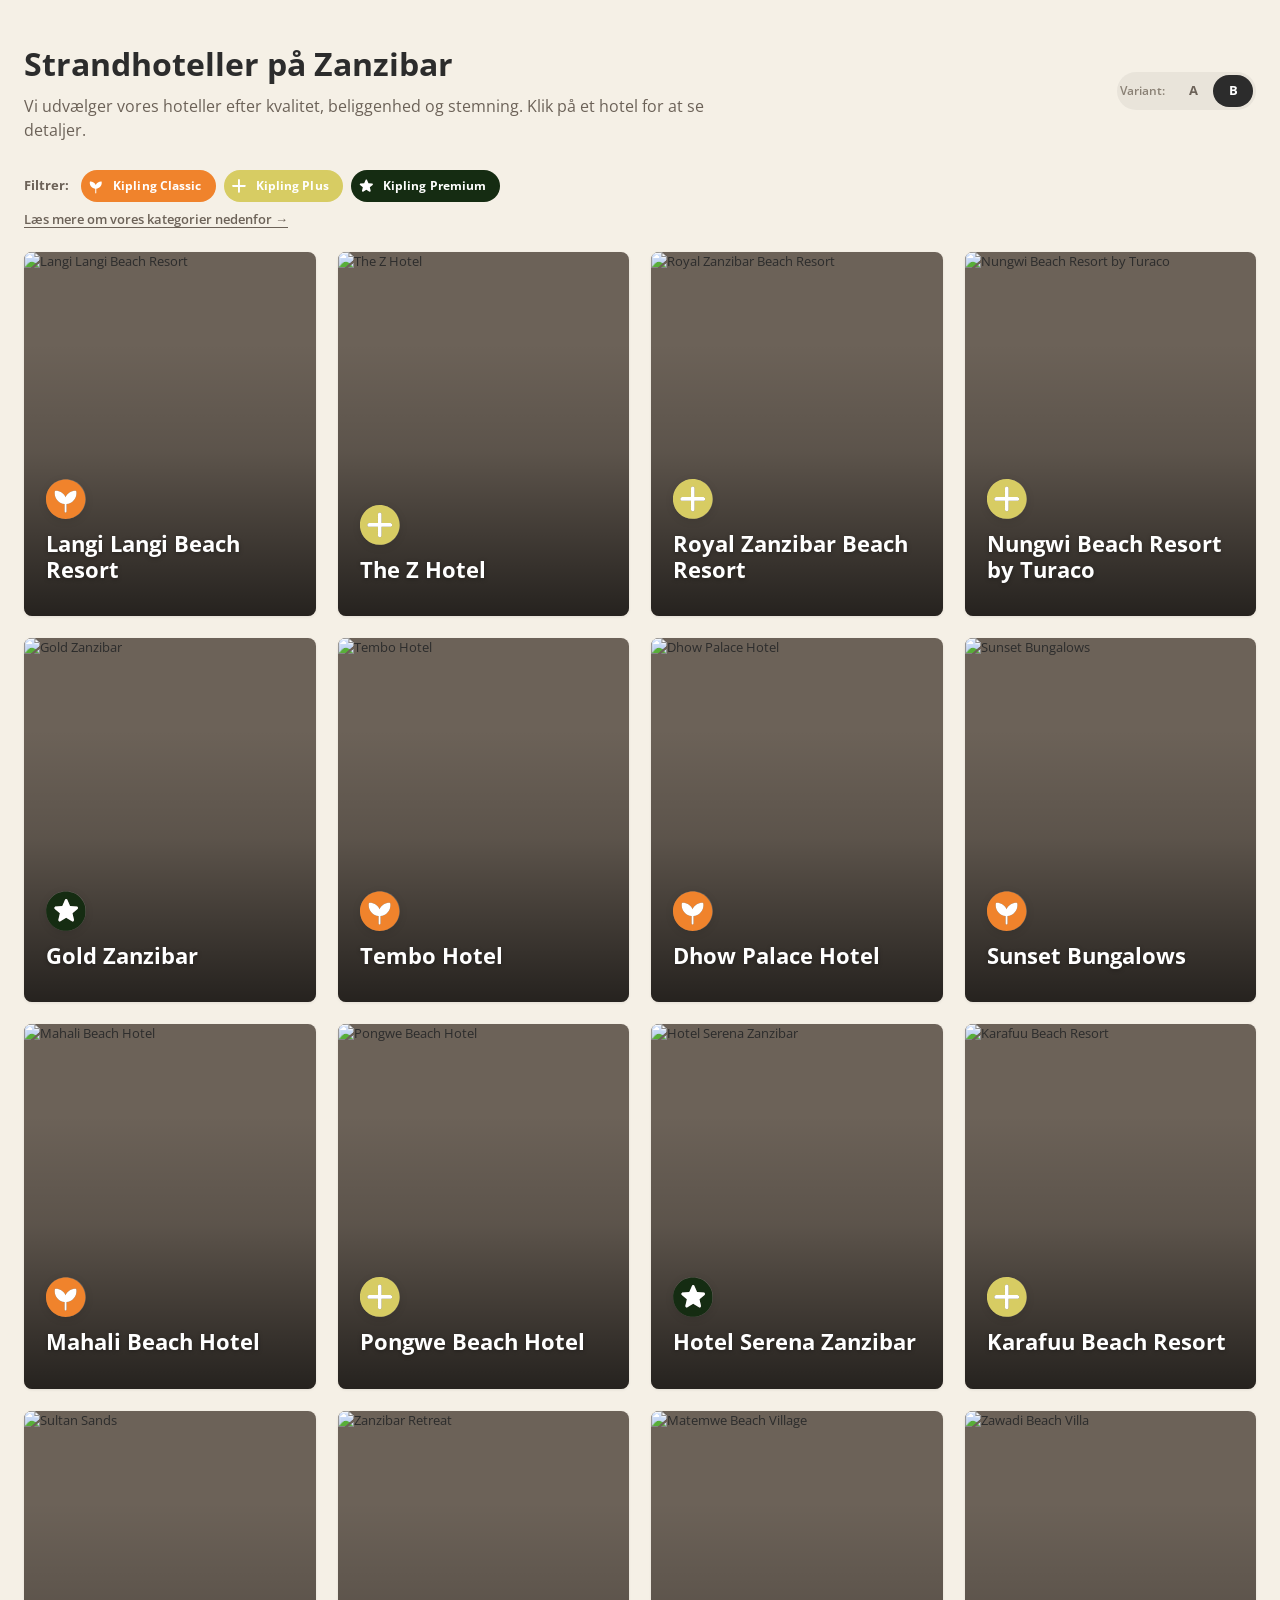
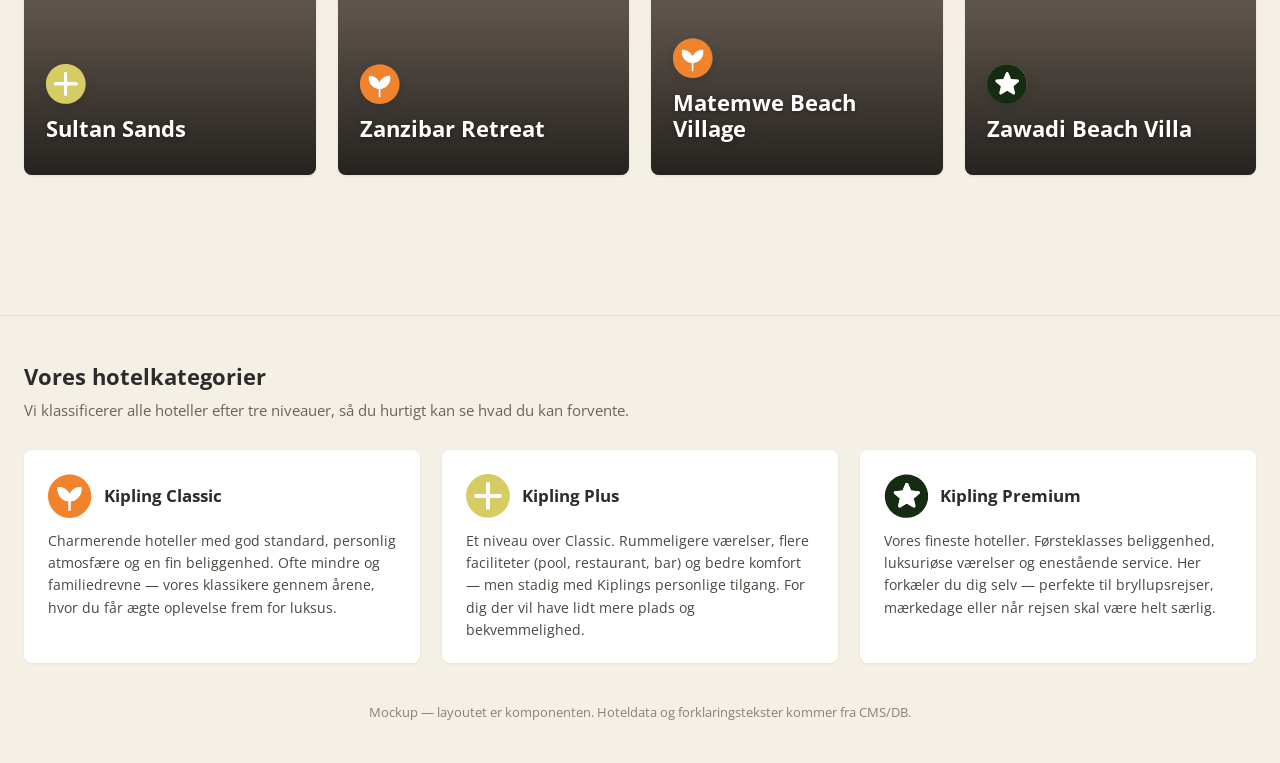
==== commit a18b1244: "Kategori-forklaring badges: brug sammensat sprite (farvet cirkel + hvidt ikon)" ====
--- a/hoteloversigt-mockup-b.html
+++ b/hoteloversigt-mockup-b.html
@@ -599,26 +599,23 @@
       gap: 12px;
       margin-bottom: 12px;
     }
+    /* Kategori-badge: brug det sammensatte sprite (farvet cirkel + hvidt ikon indbygget) */
     .cat-card-badge {
       width: 44px; height: 44px;
-      border-radius: 50%;
       display: inline-flex;
       align-items: center;
       justify-content: center;
       flex-shrink: 0;
     }
-    .cat-card-badge.classic { background: #F0832C; }
-    .cat-card-badge.plus    { background: #D7CC63; }
-    .cat-card-badge.premium { background: #152C12; }
     .cat-card-badge .cat-sprite {
-      width: 26px; height: 26px;
-      background-image: url('Billeder/kipling-kategorier.svg');
-      background-size: 78.9px 26px;
+      width: 44px; height: 44px;
+      background-image: url('Billeder/kipling-kategorier-farve.svg');
+      background-size: 133.5px 44px;
       background-repeat: no-repeat;
     }
     .cat-card-badge.classic .cat-sprite { background-position: 0 0; }
-    .cat-card-badge.plus    .cat-sprite { background-position: -26.5px 0; }
-    .cat-card-badge.premium .cat-sprite { background-position: -53px 0; }
+    .cat-card-badge.plus    .cat-sprite { background-position: -44.9px 0; }
+    .cat-card-badge.premium .cat-sprite { background-position: -89.6px 0; }
     .cat-card-title {
       font-size: 17px;
       font-weight: 700;
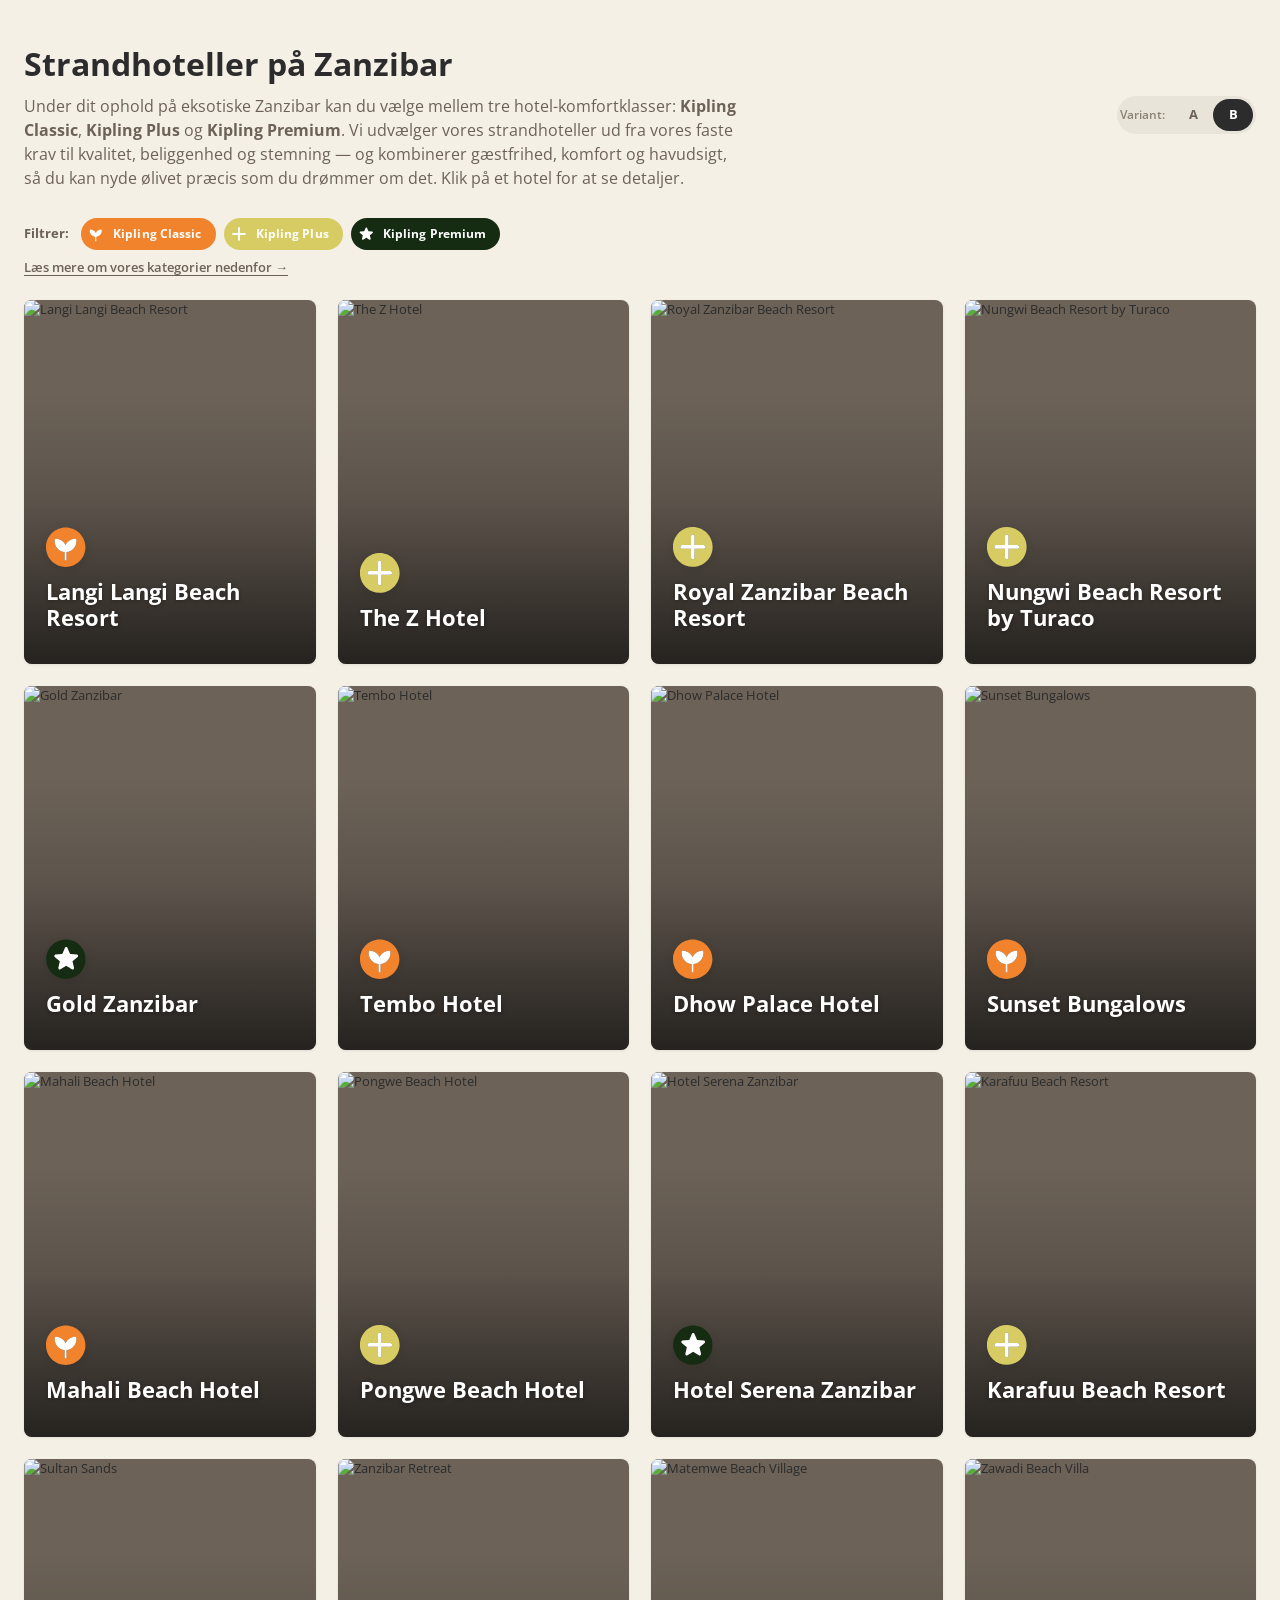
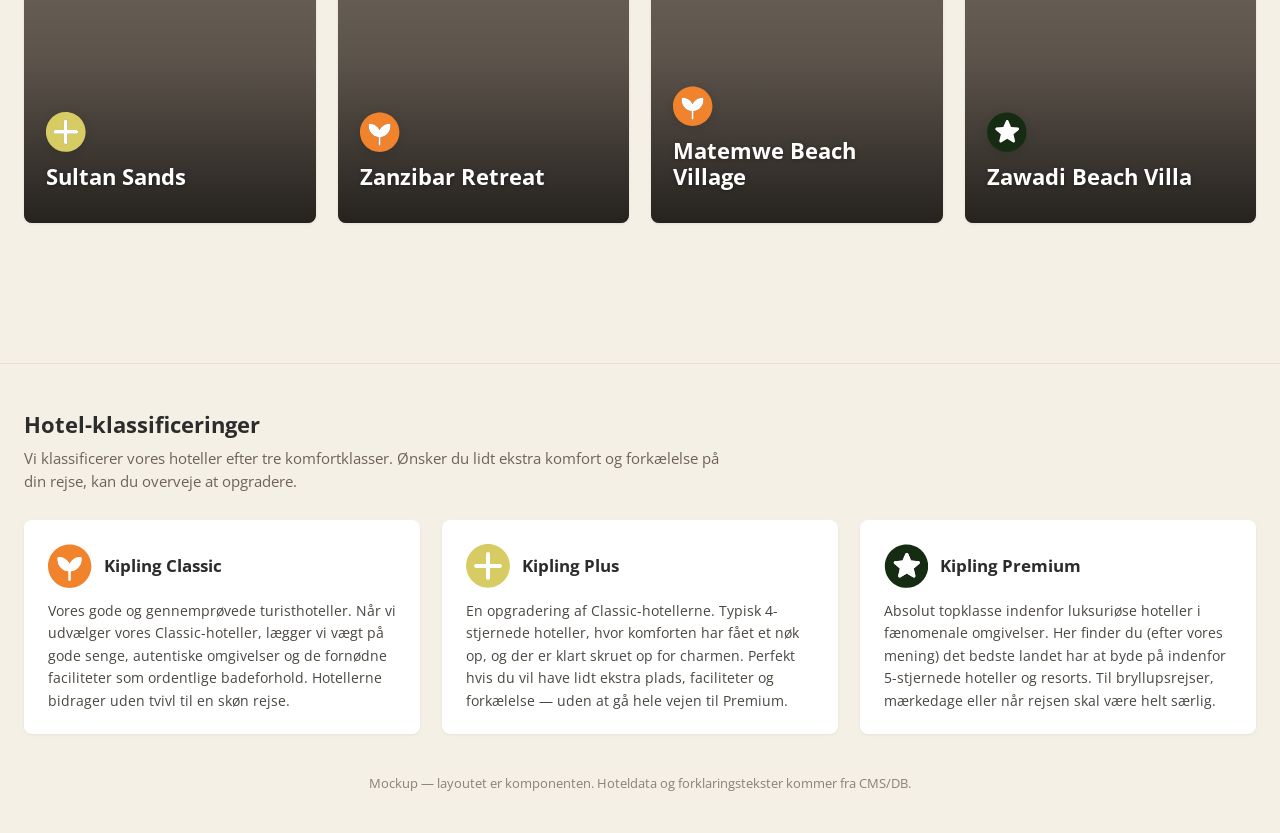
==== commit be27e80f: "Solid farvet pill ved hover + alt-card runde badges + Kiplings egen copy" ====
--- a/hoteloversigt-mockup-b.html
+++ b/hoteloversigt-mockup-b.html
@@ -222,16 +222,17 @@
     .card-cat {
       display: inline-flex;
       align-items: center;
-      background: rgba(217, 217, 217, 0.2);
-      backdrop-filter: blur(20px);
-      -webkit-backdrop-filter: blur(20px);
+      background: transparent;
       border-radius: 100px;
       padding: 0;
       box-shadow: 0 2px 8px rgba(0, 0, 0, 0.1);
-      transition: padding 0.3s ease;
-    }
-    /* Ved hover: pillen faar padding rundt om ikonet, saa farvede badge sidder INDEN i pillen */
-    .card:hover .card-cat { padding: 5px 18px 5px 5px; }
+      transition: background 0.3s ease, padding 0.3s ease;
+    }
+    /* Ved hover: pillen bliver solid kategori-farvet, matcher badge-farven saa de smelter sammen visuelt */
+    .card:hover .card-cat { padding: 0 18px 0 0; }
+    .card:hover .card-cat.classic { background: #F0832C; }
+    .card:hover .card-cat.plus    { background: #D7CC63; }
+    .card:hover .card-cat.premium { background: #152C12; }
 
     .card-cat-icon {
       width: 40px; height: 40px;
@@ -327,21 +328,21 @@
       font-size: 12px;
       font-weight: 600;
     }
+    /* Pill-category: solid kategori-farve + hvidt ikon direkte (som .pill-country) */
     .pill-category {
       color: #fff;
       padding: 5px 14px 5px 4px;
     }
     .pill-category .cat-sprite {
       width: 22px; height: 22px;
-      background-image: url('Billeder/kipling-kategorier.svg');
+      background-image: url('Billeder/kipling-kategorier-hvid.svg');
       background-size: 66.7px 22px;
       background-repeat: no-repeat;
-      border-radius: 50%;
       flex-shrink: 0;
     }
-    .pill-category.classic { background: #70763F; }
-    .pill-category.plus    { background: #4a4543; }
-    .pill-category.premium { background: #B8860B; }
+    .pill-category.classic { background: #F0832C; }
+    .pill-category.plus    { background: #D7CC63; }
+    .pill-category.premium { background: #152C12; }
     .pill-category.classic .cat-sprite { background-position: 0 0; }
     .pill-category.plus    .cat-sprite { background-position: -22.5px 0; }
     .pill-category.premium .cat-sprite { background-position: -45px 0; }
@@ -399,7 +400,7 @@
     .modal-close svg { width: 20px; height: 20px; fill: #2c2c2c; }
 
     /* Modal gallery */
-    .modal-gallery { position: relative; background: #000; }
+    .modal-gallery { position: relative; background: #fff; }
     .modal-gallery-main {
       aspect-ratio: 16/9;
       position: relative;
@@ -434,7 +435,7 @@
       display: flex;
       gap: 6px;
       padding: 10px;
-      background: #000;
+      background: #fff;
       overflow-x: auto;
       scrollbar-width: thin;
     }
@@ -539,17 +540,27 @@
       margin-bottom: 8px;
     }
     .alt-card-img img { width: 100%; height: 100%; object-fit: cover; }
+    /* Alt-card badge: rund farvet cirkel + hvidt ikon (samme sprite som hotelkortet) */
     .alt-card-cat {
       position: absolute;
       top: 8px; left: 8px;
-      padding: 3px 8px 3px 4px;
-      font-size: 10px;
-      gap: 4px;
-    }
-    .alt-card-cat .cat-sprite { width: 16px; height: 16px; background-size: 48.5px 16px; }
+      width: 28px;
+      height: 28px;
+      border-radius: 50%;
+      overflow: hidden;
+      box-shadow: 0 2px 6px rgba(0,0,0,0.2);
+    }
+    .alt-card-cat .cat-sprite {
+      width: 28px;
+      height: 28px;
+      background-image: url('Billeder/kipling-kategorier-farve.svg');
+      background-size: 85px 28px;
+      background-repeat: no-repeat;
+      display: block;
+    }
     .alt-card-cat.classic .cat-sprite { background-position: 0 0; }
-    .alt-card-cat.plus    .cat-sprite { background-position: -16.4px 0; }
-    .alt-card-cat.premium .cat-sprite { background-position: -32.8px 0; }
+    .alt-card-cat.plus    .cat-sprite { background-position: -28.6px 0; }
+    .alt-card-cat.premium .cat-sprite { background-position: -57.1px 0; }
     .alt-card-title {
       font-size: 13px;
       font-weight: 600;
@@ -645,7 +656,7 @@
     <div class="hotel-header">
       <div>
         <h2>Strandhoteller på Zanzibar</h2>
-        <p>Vi udvælger vores hoteller efter kvalitet, beliggenhed og stemning. Klik på et hotel for at se detaljer.</p>
+        <p>Under dit ophold på eksotiske Zanzibar kan du vælge mellem tre hotel-komfortklasser: <strong>Kipling Classic</strong>, <strong>Kipling Plus</strong> og <strong>Kipling Premium</strong>. Vi udvælger vores strandhoteller ud fra vores faste krav til kvalitet, beliggenhed og stemning — og kombinerer gæstfrihed, komfort og havudsigt, så du kan nyde ølivet præcis som du drømmer om det. Klik på et hotel for at se detaljer.</p>
       </div>
       <div class="version-toggle" title="Skift mellem to design-varianter">
         <span class="version-label">Variant:</span>
@@ -666,29 +677,29 @@
   </div>
 
   <section class="cat-explainer" id="catExplainer">
-    <h3>Vores hotelkategorier</h3>
-    <p>Vi klassificerer alle hoteller efter tre niveauer, så du hurtigt kan se hvad du kan forvente.</p>
+    <h3>Hotel-klassificeringer</h3>
+    <p>Vi klassificerer vores hoteller efter tre komfortklasser. Ønsker du lidt ekstra komfort og forkælelse på din rejse, kan du overveje at opgradere.</p>
     <div class="cat-explainer-grid">
       <div class="cat-card">
         <div class="cat-card-head">
           <span class="cat-card-badge classic"><span class="cat-sprite"></span></span>
           <h4 class="cat-card-title">Kipling Classic</h4>
         </div>
-        <p>Charmerende hoteller med god standard, personlig atmosfære og en fin beliggenhed. Ofte mindre og familiedrevne — vores klassikere gennem årene, hvor du får ægte oplevelse frem for luksus.</p>
+        <p>Vores gode og gennemprøvede turisthoteller. Når vi udvælger vores Classic-hoteller, lægger vi vægt på gode senge, autentiske omgivelser og de fornødne faciliteter som ordentlige badeforhold. Hotellerne bidrager uden tvivl til en skøn rejse.</p>
       </div>
       <div class="cat-card">
         <div class="cat-card-head">
           <span class="cat-card-badge plus"><span class="cat-sprite"></span></span>
           <h4 class="cat-card-title">Kipling Plus</h4>
         </div>
-        <p>Et niveau over Classic. Rummeligere værelser, flere faciliteter (pool, restaurant, bar) og bedre komfort — men stadig med Kiplings personlige tilgang. For dig der vil have lidt mere plads og bekvemmelighed.</p>
+        <p>En opgradering af Classic-hotellerne. Typisk 4-stjernede hoteller, hvor komforten har fået et nøk op, og der er klart skruet op for charmen. Perfekt hvis du vil have lidt ekstra plads, faciliteter og forkælelse — uden at gå hele vejen til Premium.</p>
       </div>
       <div class="cat-card">
         <div class="cat-card-head">
           <span class="cat-card-badge premium"><span class="cat-sprite"></span></span>
           <h4 class="cat-card-title">Kipling Premium</h4>
         </div>
-        <p>Vores fineste hoteller. Førsteklasses beliggenhed, luksuriøse værelser og enestående service. Her forkæler du dig selv — perfekte til bryllupsrejser, mærkedage eller når rejsen skal være helt særlig.</p>
+        <p>Absolut topklasse indenfor luksuriøse hoteller i fænomenale omgivelser. Her finder du (efter vores mening) det bedste landet har at byde på indenfor 5-stjernede hoteller og resorts. Til bryllupsrejser, mærkedage eller når rejsen skal være helt særlig.</p>
       </div>
     </div>
   </section>
@@ -852,7 +863,7 @@
         c.innerHTML = `
           <div class="alt-card-img">
             <img src="${alt.img}" alt="${alt.name}" loading="lazy">
-            <span class="pill pill-category alt-card-cat ${alt.cat}">
+            <span class="alt-card-cat ${alt.cat}">
               <span class="cat-sprite"></span>
             </span>
           </div>
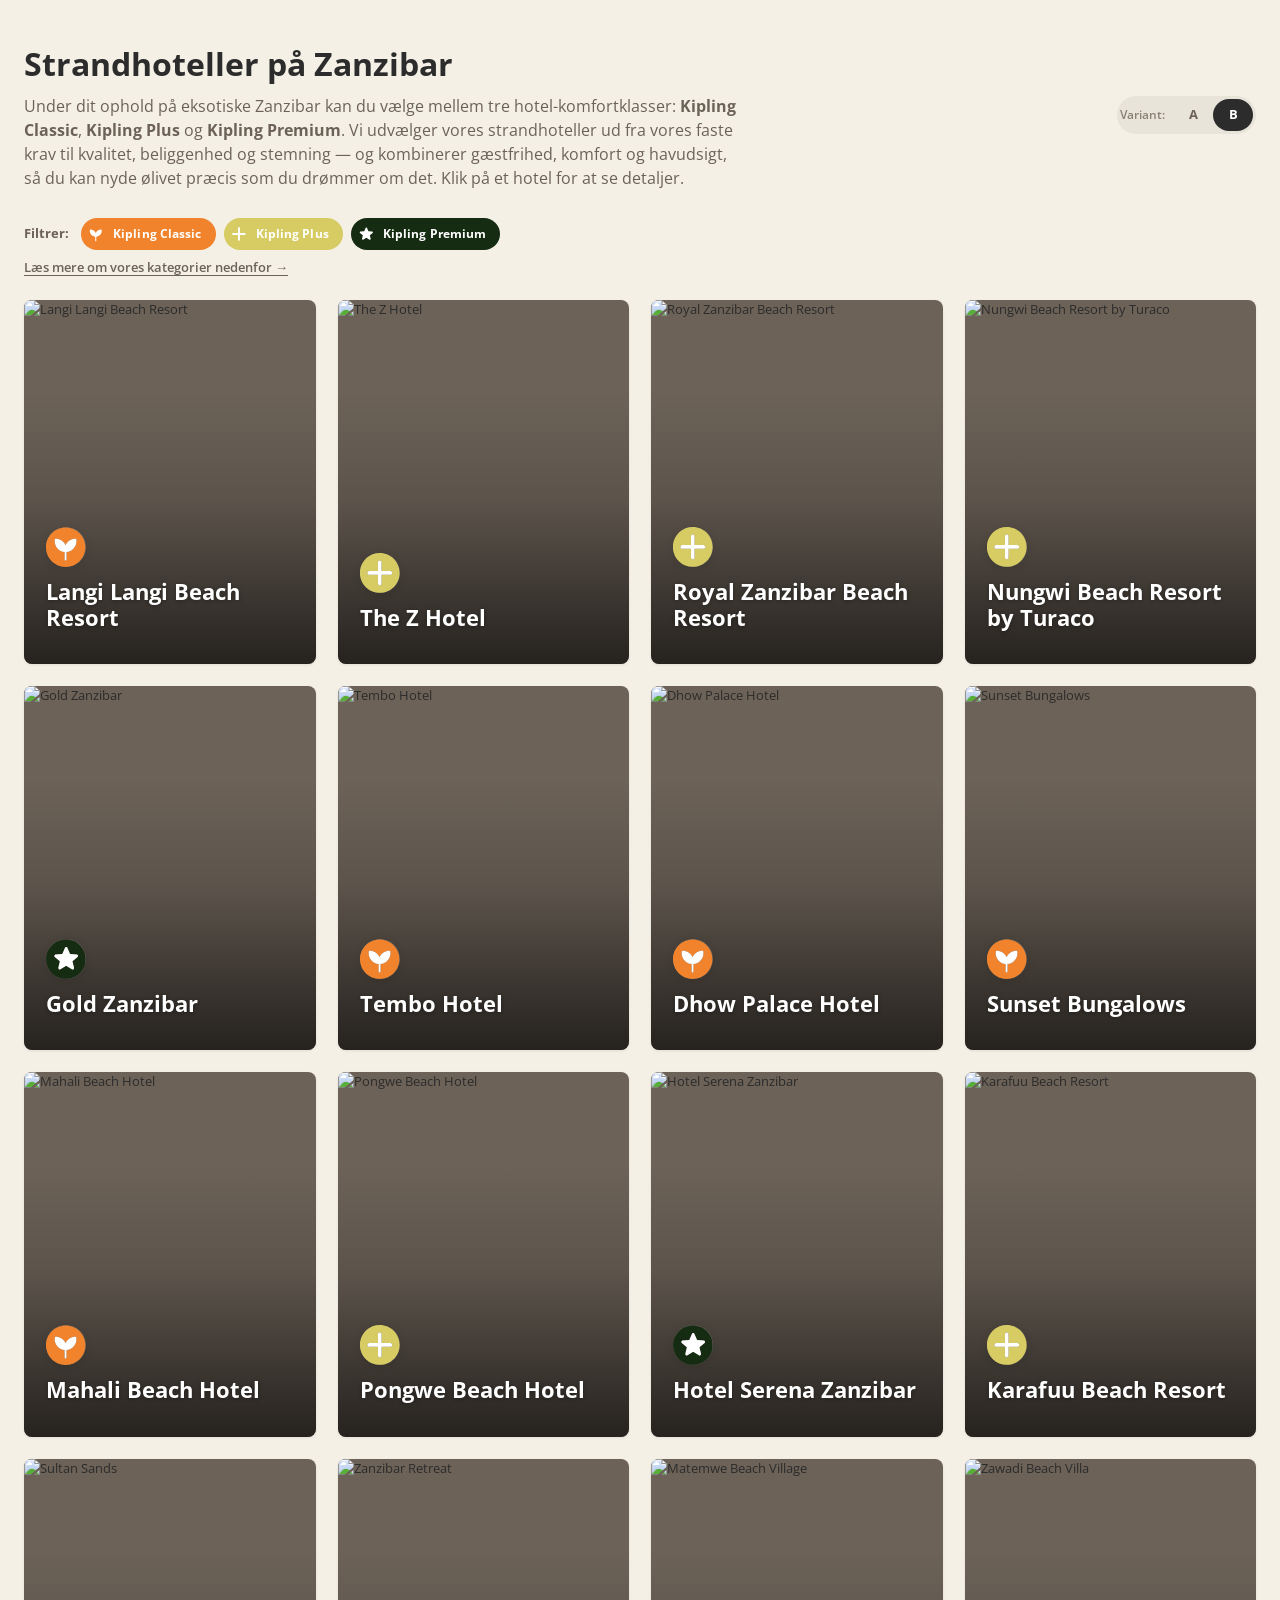
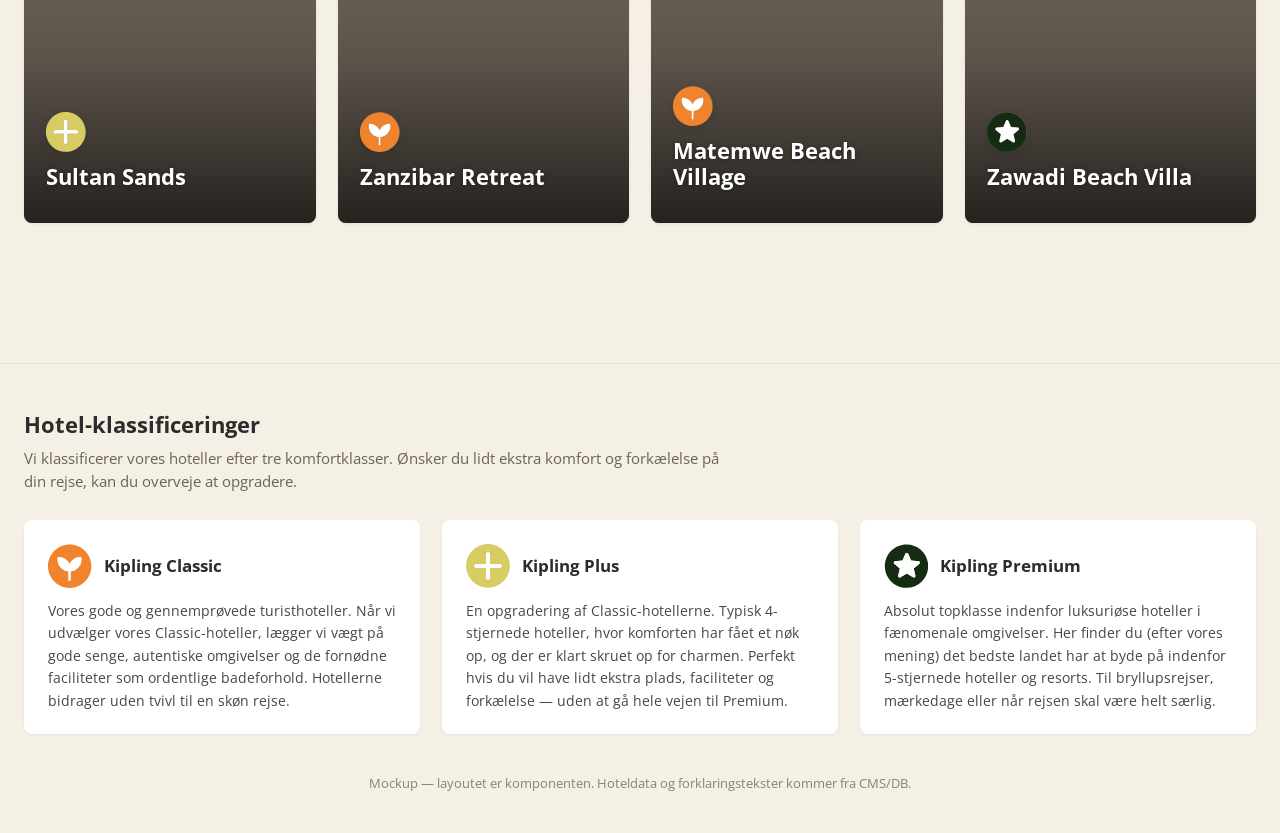
==== commit 4036f543: "Hover-pill: tilbage til glas D9D9D9 20 pct + blur 20 (uden padding-margin rundt om badge)" ====
--- a/hoteloversigt-mockup-b.html
+++ b/hoteloversigt-mockup-b.html
@@ -222,17 +222,16 @@
     .card-cat {
       display: inline-flex;
       align-items: center;
-      background: transparent;
+      background: rgba(217, 217, 217, 0.2);
+      backdrop-filter: blur(20px);
+      -webkit-backdrop-filter: blur(20px);
       border-radius: 100px;
       padding: 0;
       box-shadow: 0 2px 8px rgba(0, 0, 0, 0.1);
-      transition: background 0.3s ease, padding 0.3s ease;
-    }
-    /* Ved hover: pillen bliver solid kategori-farvet, matcher badge-farven saa de smelter sammen visuelt */
+      transition: padding 0.3s ease;
+    }
+    /* Ved hover: pillen udvides kun til hoejre for tekst — badge sidder flush pa venstre kant, ingen glas-margin omkring */
     .card:hover .card-cat { padding: 0 18px 0 0; }
-    .card:hover .card-cat.classic { background: #F0832C; }
-    .card:hover .card-cat.plus    { background: #D7CC63; }
-    .card:hover .card-cat.premium { background: #152C12; }
 
     .card-cat-icon {
       width: 40px; height: 40px;
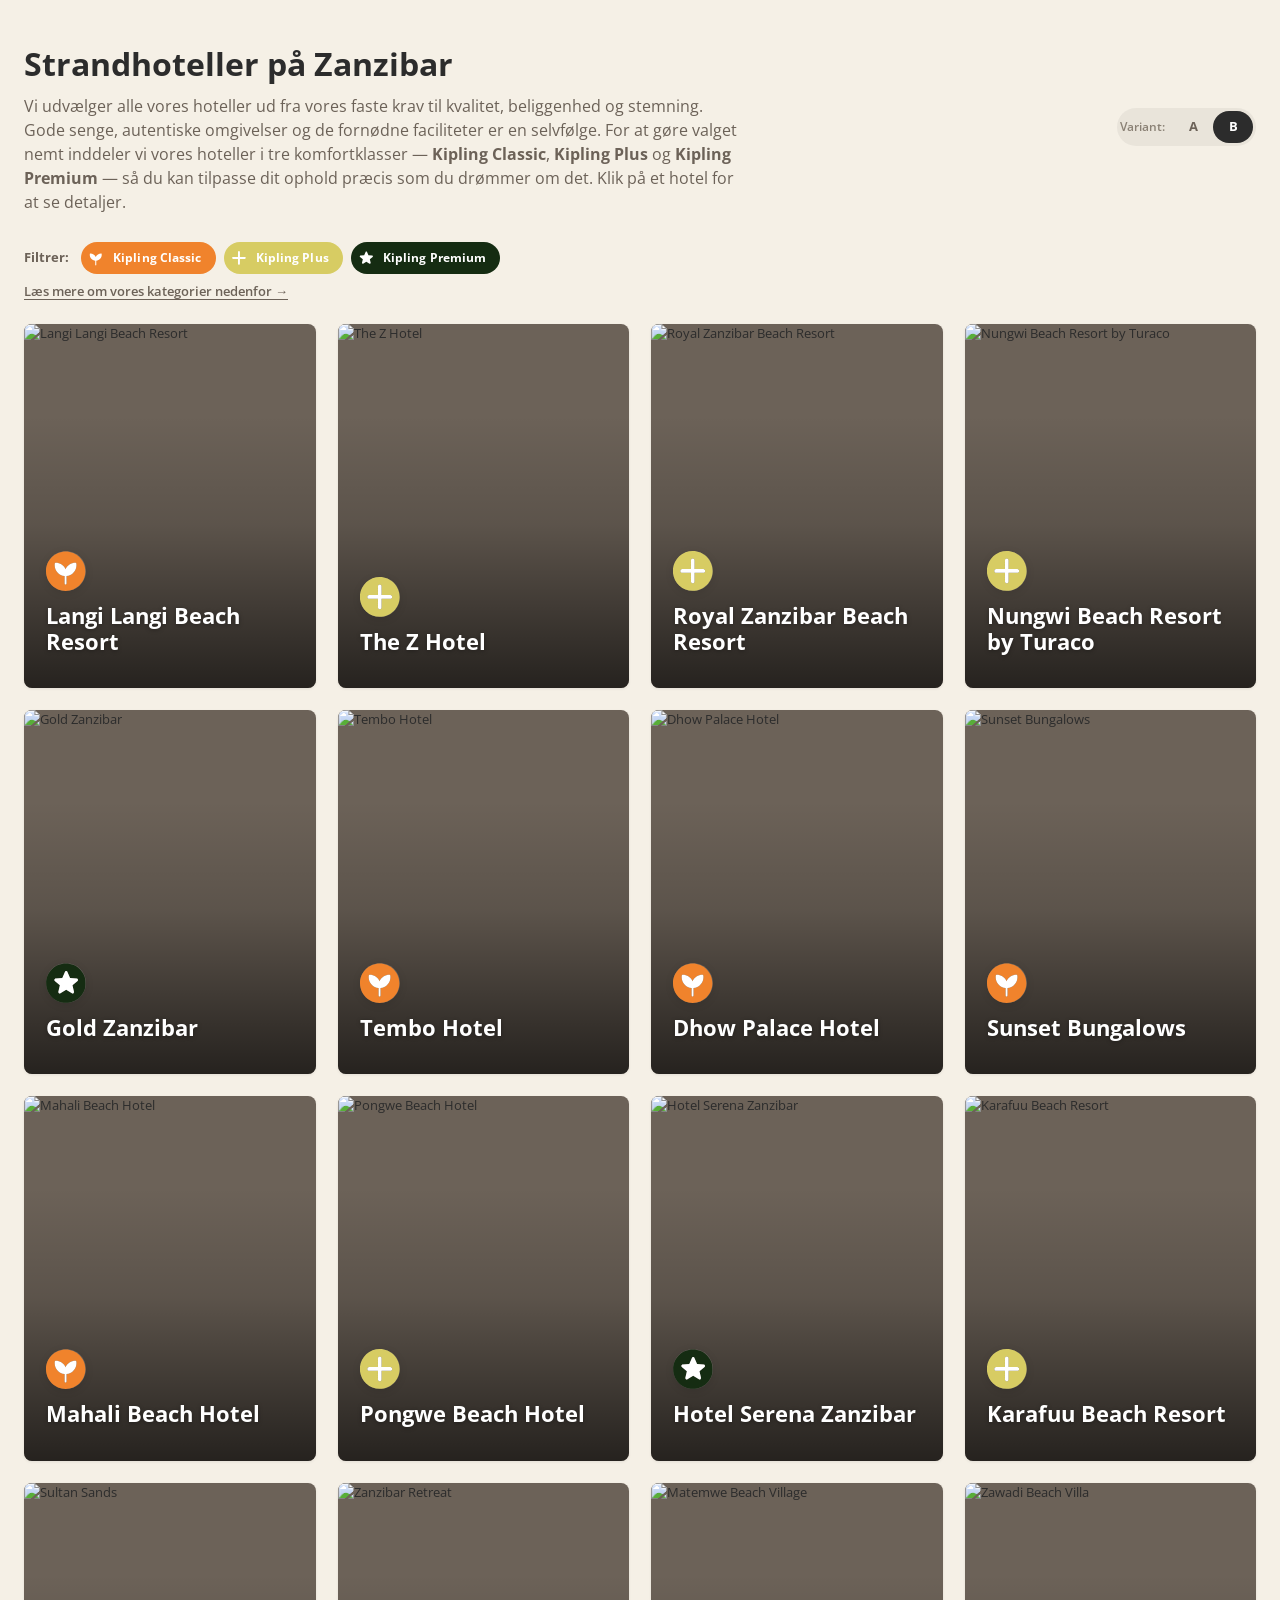
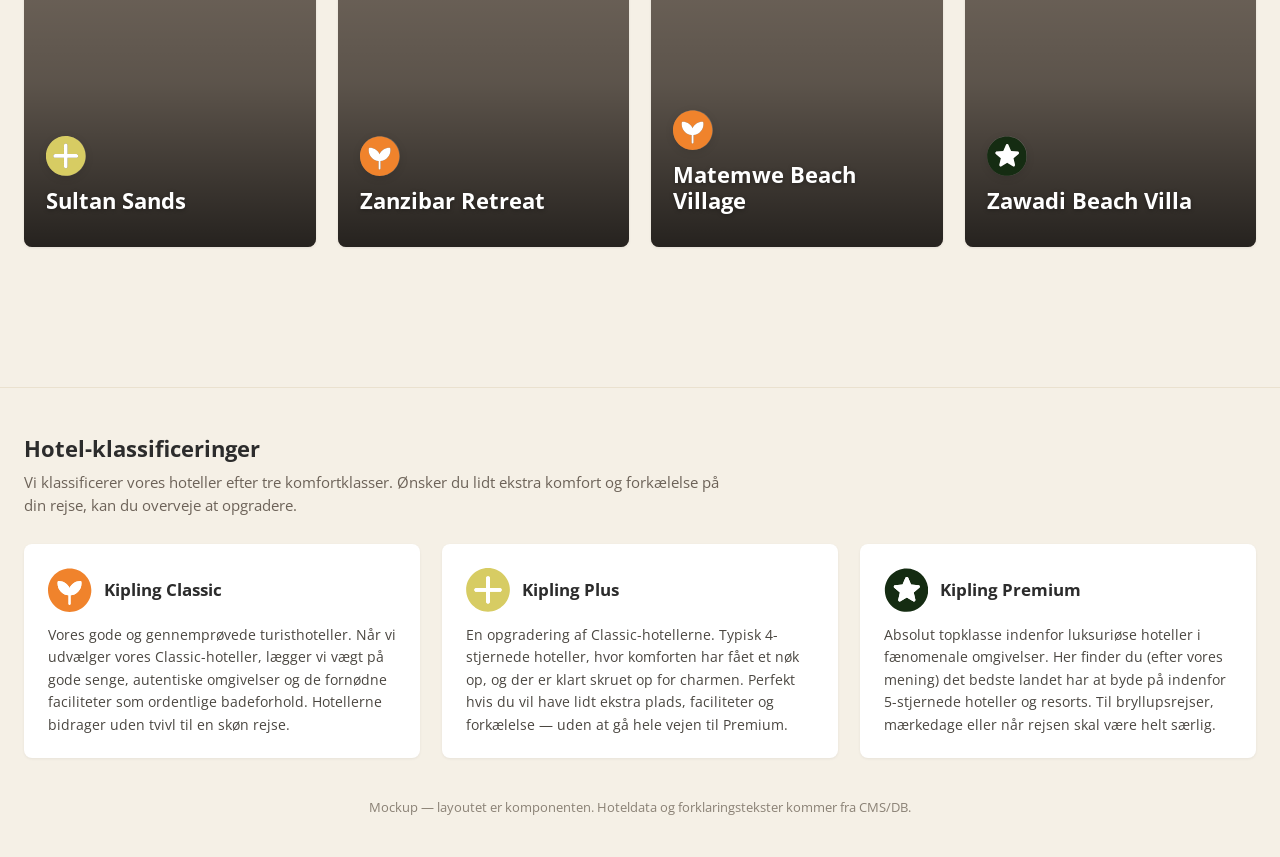
==== commit 303d72d7: "Generisk intro-tekst om hoteludvaelgelse (ikke Zanzibar-specifik)" ====
--- a/hoteloversigt-mockup-b.html
+++ b/hoteloversigt-mockup-b.html
@@ -655,7 +655,7 @@
     <div class="hotel-header">
       <div>
         <h2>Strandhoteller på Zanzibar</h2>
-        <p>Under dit ophold på eksotiske Zanzibar kan du vælge mellem tre hotel-komfortklasser: <strong>Kipling Classic</strong>, <strong>Kipling Plus</strong> og <strong>Kipling Premium</strong>. Vi udvælger vores strandhoteller ud fra vores faste krav til kvalitet, beliggenhed og stemning — og kombinerer gæstfrihed, komfort og havudsigt, så du kan nyde ølivet præcis som du drømmer om det. Klik på et hotel for at se detaljer.</p>
+        <p>Vi udvælger alle vores hoteller ud fra vores faste krav til kvalitet, beliggenhed og stemning. Gode senge, autentiske omgivelser og de fornødne faciliteter er en selvfølge. For at gøre valget nemt inddeler vi vores hoteller i tre komfortklasser — <strong>Kipling Classic</strong>, <strong>Kipling Plus</strong> og <strong>Kipling Premium</strong> — så du kan tilpasse dit ophold præcis som du drømmer om det. Klik på et hotel for at se detaljer.</p>
       </div>
       <div class="version-toggle" title="Skift mellem to design-varianter">
         <span class="version-label">Variant:</span>
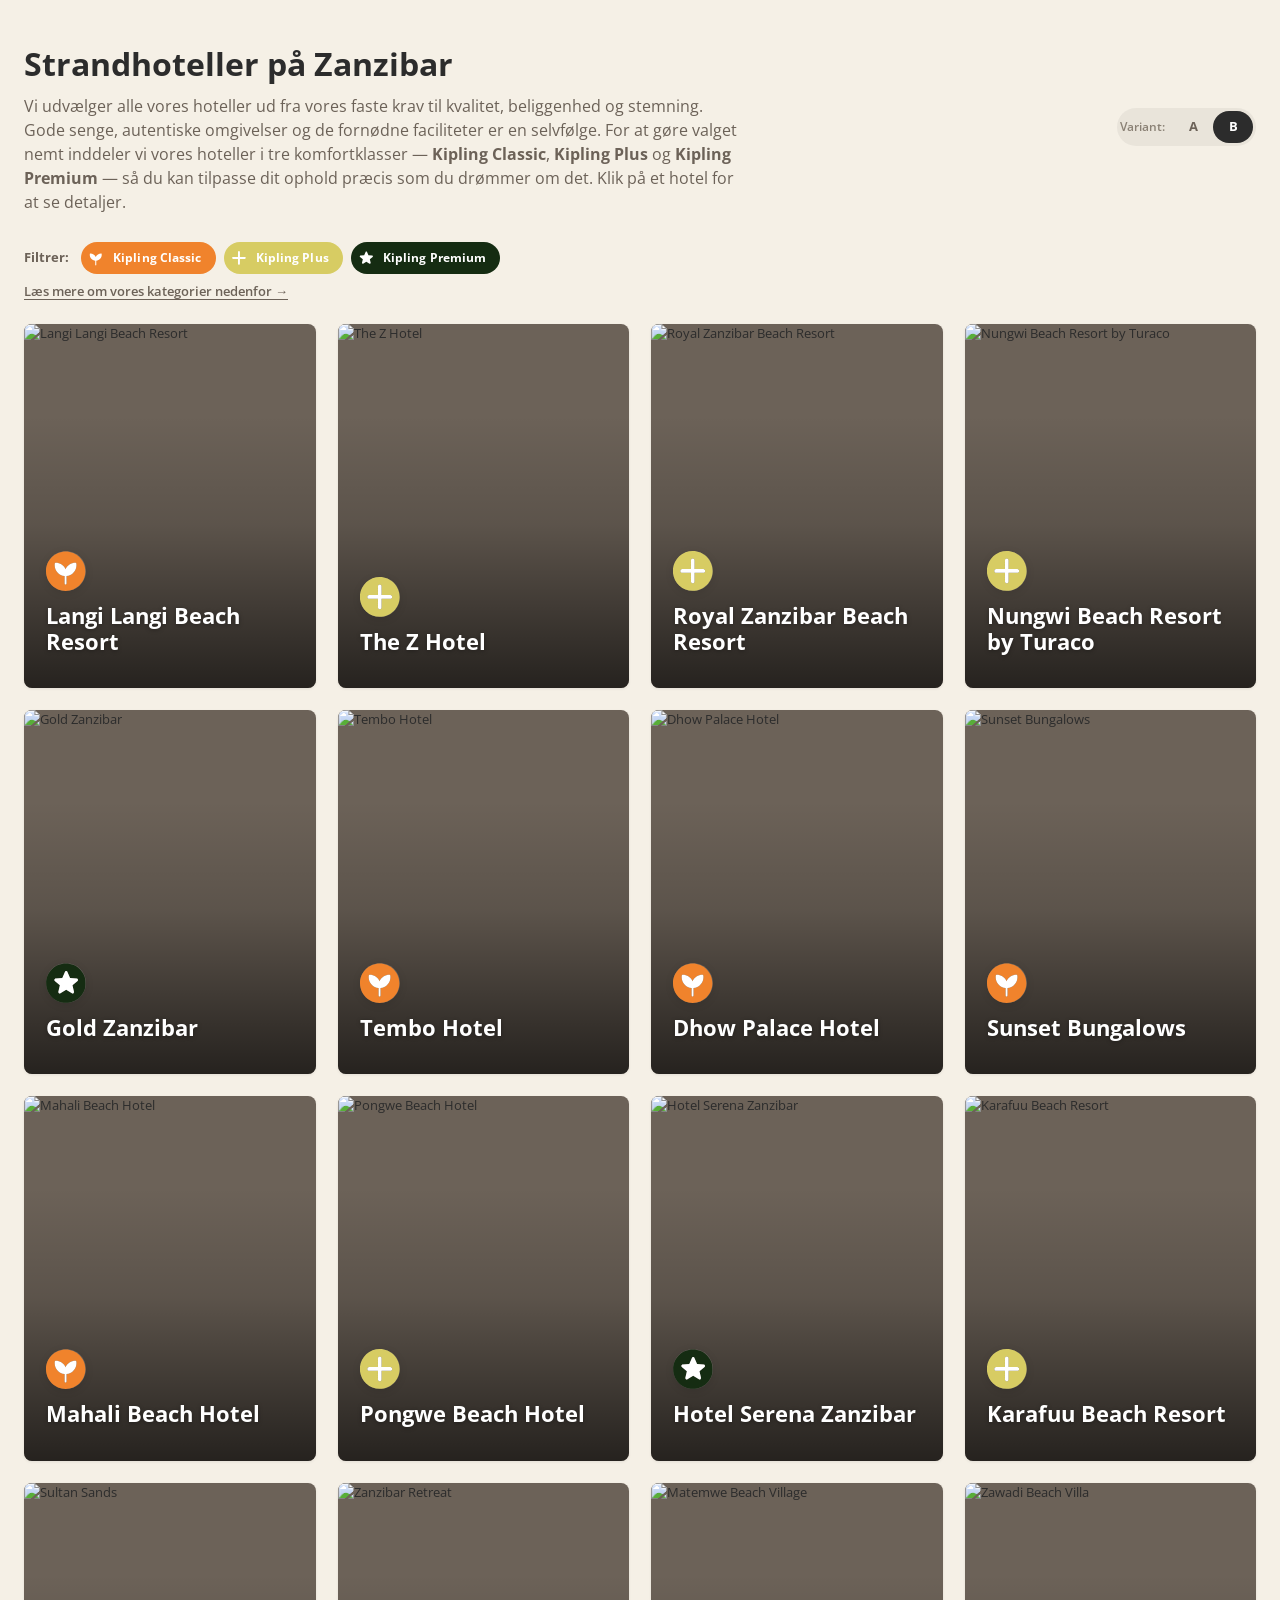
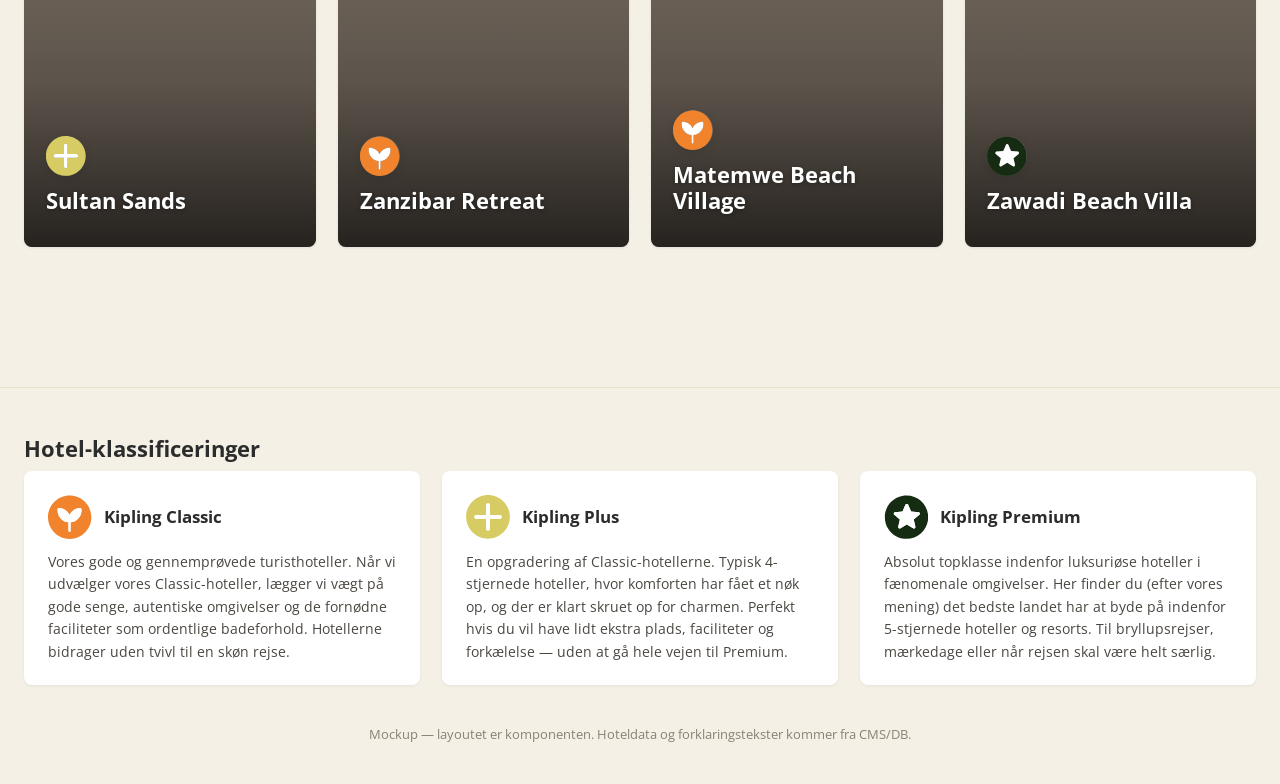
==== commit d3edf52f: "Fjern under-tekst pa Hotel-klassificeringer sektionen" ====
--- a/hoteloversigt-mockup-b.html
+++ b/hoteloversigt-mockup-b.html
@@ -677,7 +677,6 @@
 
   <section class="cat-explainer" id="catExplainer">
     <h3>Hotel-klassificeringer</h3>
-    <p>Vi klassificerer vores hoteller efter tre komfortklasser. Ønsker du lidt ekstra komfort og forkælelse på din rejse, kan du overveje at opgradere.</p>
     <div class="cat-explainer-grid">
       <div class="cat-card">
         <div class="cat-card-head">
